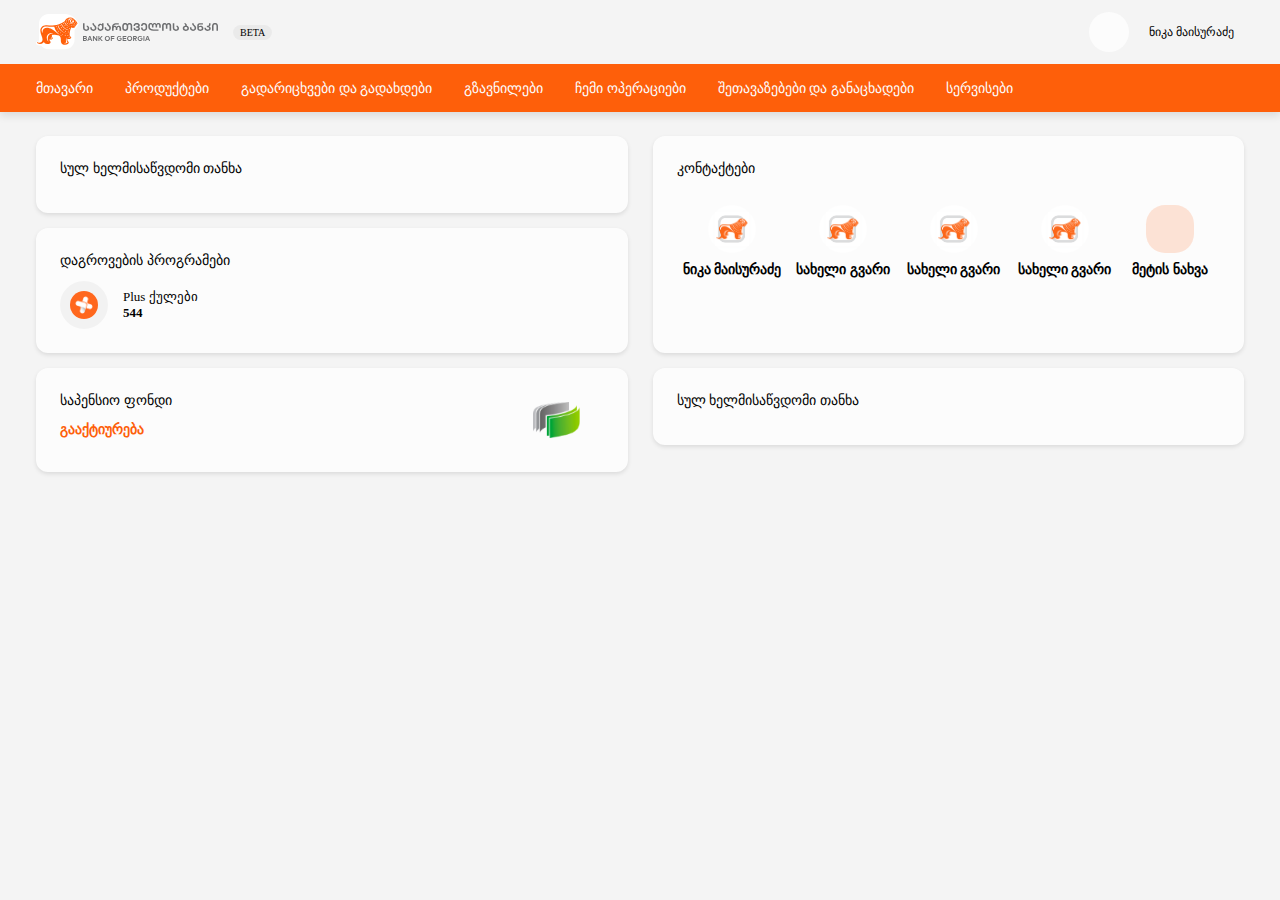
==== index.html @ d4f6530b "fully responsive cleanup, fixed contacts" ====
<html lang="en">
<head>
    <meta charset="UTF-8">
    <meta http-equiv="X-UA-Compatible" content="IE=edge">
    <meta name="viewport" content="width=device-width, initial-scale=1.0">
    <title>iBank</title>
    <link rel="stylesheet" href="styles.css">
    <link rel="stylesheet" href="https://cdnjs.cloudflare.com/ajax/libs/font-awesome/5.15.3/css/all.min.css" integrity="sha512-iBBXm8fW90+nuLcSKlbmrPcLa0OT92xO1BIsZ+ywDWZCvqsWgccV3gFoRBv0z+8dLJgyAHIhR35VZc2oM/gI1w==" crossorigin="anonymous" />
</head>
<body>
     <header>
        <div class="menu-bar">
            <div class="container">
                <div class="logo-wrapper">
                    <img src="Assets/large.svg" alt="">
                    <div class="website-version">BETA</div>
                </div>
                <div class="options-wrapper">
                    <i class="fas fa-moon icon-center"></i>
                    <i class="far fa-user icon-center"></i>
                    <div class="user-name">ნიკა მაისურაძე</div>
                    <i class="fas fa-chevron-down"></i>
                </div>
            </div>
        </div>
        <nav class="nav-bar container">
            <a href="#">მთავარი</a>
            <a href="#">პროდუქტები</a>
            <a href="#">გადარიცხვები და გადახდები</a>
            <a href="#">გზავნილები</a>
            <a href="#">ჩემი ოპერაციები</a>
            <a href="#">შეთავაზებები და განაცხადები</a>
            <a href="#">სერვისები</a>
        </nav>
    </header>

    <main class="container">
        <!-- left column -->
        <div class="main-column">
            <section class="section-card">
                <h3 class="section-name">სულ ხელმისაწვდომი თანხა</h3>
                <div class="section-content">

                </div>
            </section>
            <section class="section-card points">
                <h3 class="section-name">დაგროვების პროგრამები</h3>
                <div class="section-content">
                    <div class="points-wrapper">
                        <img class="profile-image" src="Assets/plus.png" alt="">
                        <div class="points-info">
                            <div class="points-header">Plus ქულები</div>
                            <div class="points-value">544</div>
                        </div>
                    </div>
                </div>
            </section>

            <section class="section-card pension">
                <h3 class="section-name">საპენსიო ფონდი</h3>
                <div class="section-content">
                    <a href="#">გააქტიურება</a>
                    <img class="pension-image" src="Assets/pension-agency-logo.png" alt="">
                </div>
            </section>
        </div>
        <!-- right column -->
        <div class="main-column">

            <section class="section-card contacts">
                <h3 class="section-name">კონტაქტები</h3>
                <div class="section-content">

                    <div class="profiles-section">
                        <div class="profile-item">
                            <img class="profile-image" src="Assets/BOG.png" alt="">
                            <div class="profile-name">ნიკა მაისურაძე</div>
                        </div>
                        <div class="profile-item">
                            <img class="profile-image" src="Assets/BOG.png" alt="">
                            <div class="profile-name">სახელი გვარი</div>
                        </div>
                        <div class="profile-item">
                            <img class="profile-image" src="Assets/BOG.png" alt="">
                            <div class="profile-name">სახელი გვარი</div>
                        </div>
                        <div class="profile-item">
                            <img class="profile-image" src="Assets/BOG.png" alt="">
                            <div class="profile-name">სახელი გვარი</div>
                        </div>
                    </div>

                    <div class="profile-item see-more">
                        <i class="fas fa-ellipsis-h icon-center profile-image"></i>
                        <div class="profile-name">მეტის ნახვა</div>
                    </div>

                </div>
            </section>

            <section class="section-card payment-bookmarks">
                <h3 class="section-name">სულ ხელმისაწვდომი თანხა</h3>
                <div class="section-content">

                </div>
            </section>
        </div>
    </main>
</body>
</html>
---- styles.css ----
@font-face {
    font-family: 'BOG';
    src: url('https://webstatic.bog.ge/fonts/BOG/BOG-UltraBold.eot');
    src: url('https://webstatic.bog.ge/fonts/BOG/BOG-UltraBold.eot?#iefix') format('embedded-opentype'),
    url('https://webstatic.bog.ge/fonts/BOG/BOG-UltraBold.woff2') format('woff2'),
    url('https://webstatic.bog.ge/fonts/BOG/BOG-UltraBold.woff') format('woff'),
    url('https://webstatic.bog.ge/fonts/BOG/BOG-UltraBold.ttf') format('truetype'),
    url('https://webstatic.bog.ge/fonts/BOG/BOG-UltraBold.svg#BOG-UltraBold') format('svg');
    font-weight: 400;
    font-style: normal;
    font-display: swap;
}
@font-face {
    font-family: 'BOG Headline';
    src: url('https://webstatic.bog.ge/fonts/BOG/BOG-Headline-Medium.eot');
    src: url('https://webstatic.bog.ge/fonts/BOG/BOG-Headline-Medium.eot?#iefix') format('embedded-opentype'),
    url('https://webstatic.bog.ge/fonts/BOG/BOG-Headline-Medium.woff2') format('woff2'),
    url('https://webstatic.bog.ge/fonts/BOG/BOG-Headline-Medium.woff') format('woff'),
    url('https://webstatic.bog.ge/fonts/BOG/BOG-Headline-Medium.ttf') format('truetype'),
    url('https://webstatic.bog.ge/fonts/BOG/BOG-Headline-Medium.svg#BOG-Headline-Medium') format('svg');
    font-weight: 500;
    font-style: normal;
    font-display: swap;
}
@font-face {
    font-family: 'MarkGEO';
    src: url('https://webstatic.bog.ge/fonts/markgeo/MarkGEO-Light/MarkGEO-Light.eot');
    src: url('https://webstatic.bog.ge/fonts/markgeo/MarkGEO-Light/MarkGEO-Light.woff2') format('woff2'),
    url('https://webstatic.bog.ge/fonts/markgeo/MarkGEO-Light/MarkGEO-Light.woff') format('woff'),
    url('https://webstatic.bog.ge/fonts/markgeo/MarkGEO-Light/MarkGEO-Light.ttf') format('truetype'),
    url('https://webstatic.bog.ge/fonts/markgeo/MarkGEO-Light/MarkGEO-Light.svg#MarkGEO-Light') format('svg'),
    url('https://webstatic.bog.ge/fonts/markgeo/MarkGEO-Light/MarkGEO-Light.eot?#iefix') format('embedded-opentype');
    font-weight: 300;
    font-style: normal;
    font-display: swap;
}
*{
    box-sizing: border-box;
    margin: 0;
    padding: 0;
}
body{
    margin: 0;
    background-color: #f4f4f4;
}
.container{
    padding: 0px 36px;
}
header{
    margin-bottom: 24px;
    box-shadow: rgba(0,0,0,0.1) 0px 4px 8px 0px;
}
main{
    display: flex;
    gap: 25px;
}
/* ============================================================ menu bar */

/* .menu-bar .container{
    width: 100%;
    height: 64px;
} */
.website-version{
    font-family: 'MarkGEO';
    font-size: 10px;
    border-radius: 10px;
    background-color: rgba(0,0,0,0.04);

    margin-left: 15px;
    padding: 2px 7px;
}

.options-wrapper .fa-moon{
    height: 32px;
    width: 32px;
    margin-right: 40px;

    border-radius: 50%;
    font-size: 12px;

    transition: background 0.5s;
}   

.options-wrapper .user-name{
    font-family: 'MarkGEO';
    margin-right: 10px;
    font-size: 12px;
}
.options-wrapper .fa-user{
    width: 40px;
    height: 40px;
    margin-right: 20px;

    background-color: #fcfcfc;
    border-radius: 50%;
    font-size:20px;

}
.options-wrapper .fa-moon:hover{
    background-color: rgba(0,0,0,0.04);
}
.logo-wrapper{
    display: flex;
    align-items: center;
}
.logo-wrapper img{
    object-fit: cover;
    height: 36px;
    object-position: 0;
}
.options-wrapper{
    display: flex;
    align-items: center;
}


/* ============================================================ nav bar */
.nav-bar{
    height: 48px;
    background-color: #fe5f0a;
    display: flex;
    flex-wrap: wrap;
    overflow: hidden;
}
.nav-bar a{
    font-family: 'MarkGEO';
    display: flex;
    align-items: center;
    height: 48px;
    
    white-space: nowrap; 
    font-size: 14px;
    text-decoration: none;
    color: #fcfcfc;
    margin-right: 32px;
}
.nav-bar a:hover{
    font-weight: bold;
}
.nav-bar .container {
    display: flex;
}


/*============================================================ container settings */ 
.menu-bar .container{
    height: 64px;
    width: 100%;
    display: flex;
    align-items: center;
    justify-content: space-between;
}

.main-column{
    width: 50%;
}

/*============================================================ section settings */
.section-card{
    padding:24px;
    margin-bottom: 15px;
    border-radius: 12px;
    background-color: #fcfcfc;
    box-shadow: rgba(0,0,0,0.1) 0px 2px 4px 0px;
}
.section-content{
    display: flex;
    padding-top: 12px;
}
h3{
    font-family: 'BOG Headline';
    font-size: 14px;
    font-weight: normal;
}
/* 
.section-name{
    font-family: 'BOG Headline';
    font-weight: normal;
    font-size: 14px;
}  */

/* ============================================================ contacts */
.profiles-section{
    display: flex;
    height: 140px;
    flex-wrap: wrap;
    flex-grow: 1;
    overflow: hidden;
}
.profile-item{
    display: flex;
    flex-direction: column;
    align-items: center;
    justify-content: flex-start;
    flex-grow: 1;
    flex-shrink: 0;

    height: 140px;
    padding: 16px 2px;
    width: 100px;

    border-radius: 12px;
    transition: background 0.5s;
}
.see-more{
    flex-grow: 0;
}
.profile-item:hover{
    background-color: rgba(0,0,0,0.04);
}

.profile-name{
    margin-top: 6px;
    text-align: center;
    font-family: 'MarkGeo';
    font-size: 14px;
    font-weight: 600;
    line-height: 1.5;
}
.profile-image{
    width: 48px;
    height: 48px;
    border-radius: 50%;
}
.icon-center{
    display: flex !important;
    align-items: center;
    justify-content: center;
}
.contacts .fa-ellipsis-h{
    background-color: rgba(255, 96, 10, 0.16);
    color: rgba(255, 96, 10);
    border-radius: 40%;
}
/* ============================================================ gathering programs */
.points-wrapper{
    display: flex;
    align-items: center;
    font-family: 'MarkGEO';
    font-size: 13px;

}
.points-info{
    margin-left: 15px;
}
.points-value{
    font-weight: bold;
}
.points .profile-image{
    border: solid 10px rgba(0,0,0,0.04);
    border-radius: 50%;
}

/* ============================================================ pension */
.pension .section-content{
    align-items: flex-end;
    justify-content: space-between;
    padding-top: 0px;
    margin-top: -17px;
}
.pension a{
    text-decoration: none;
    color: #fe5f0a;
    font-family: 'MarkGEO';
    font-weight: bold;
    font-size: 14px;
    padding: 10px 0px;
}
.pension-image{
    width: 56px;
    height: 56px;
    margin-right: 20px;
}


@media (max-width: 1024px) {
    main{
        flex-wrap: wrap;
        justify-content: center;
    }
    .main-column{
        width: 600px;
    }
    .container{
        padding: 0px 28px;
    }
}
@media (max-width: 600px) {
    .container{
        padding: 0px
    }
    .nav-bar{
        display: none;
    }
    .logo-wrapper img{
        width: 45px;
        margin-left: 30px;
    }
    .options-wrapper{
        display: none;
    }
}
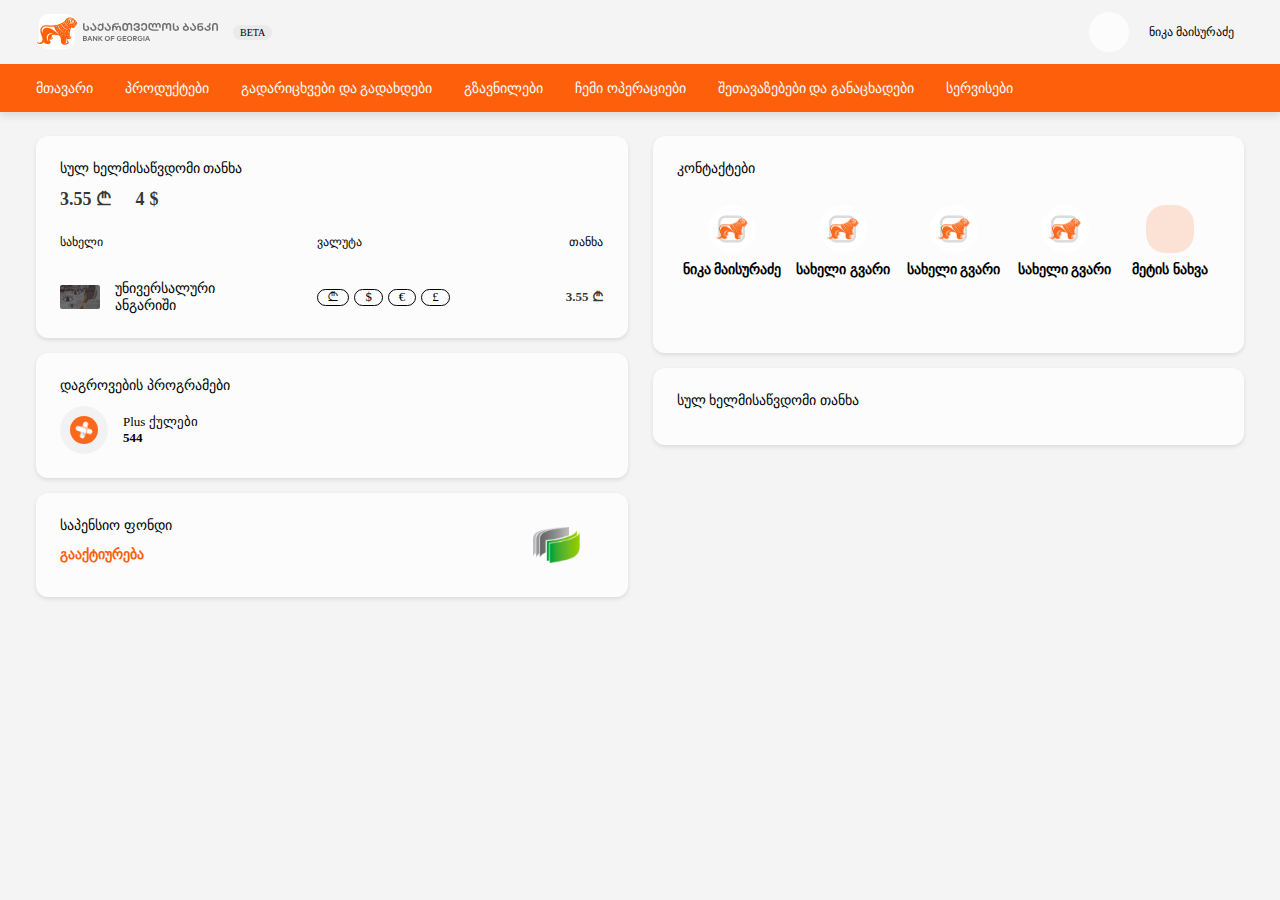
==== commit 1be5970d: "added responsive plastic card section built with GRID" ====
--- a/index.html
+++ b/index.html
@@ -37,10 +37,61 @@
     <main class="container">
         <!-- left column -->
         <div class="main-column">
-            <section class="section-card">
+            <section class="section-card plastic-card">
                 <h3 class="section-name">სულ ხელმისაწვდომი თანხა</h3>
                 <div class="section-content">
+                    <div class="current-balance">
+                        <div class="money-unit">
+                            <div class="money-amount">3.55</div>
+                            <div class="money-currency">₾</div>
+                        </div>
+                        <div class="money-unit">
+                            <div class="money-amount">4</div>
+                            <div class="money-currency">$</div>
+                        </div>
+                    </div>
+                    <div class="plastic-card-info">
+                        <div class="col-name">სახელი</div>
+                        <div class="col-name column-2">ვალუტა</div>
+                        <div class="col-name column-3">თანხა</div>
 
+                        <div class="plastic-card-wrapper">
+                            <img src="Assets/4.png" alt="">
+                            <div>უნივერსალური ანგარიში</div>
+                        </div>
+
+                        <div class="currency-wrapper column-2">
+                            <div>₾</div>
+                            <div>$</div>
+                            <div>€</div>
+                            <div>£</div>
+                        </div>
+
+                        <div class="money-unit column-3">
+                            <div class="money-amount">3.55</div>
+                            <div class="money-currency">₾</div>
+                        </div>
+
+                        <!-- <div class="plastic-card-wrapper">
+                            <img src="Assets/4.png" alt="">
+                            <div>უნივერსალური ანგარიში</div>
+                        </div>
+
+                        <div class="currency-wrapper column-2">
+                            <div>₾</div>
+                            <div>$</div>
+                            <div>€</div>
+                            <div>£</div>
+                        </div>
+
+                        <div class="money-unit column-3">
+                            <div class="money-amount">3.55</div>
+                            <div class="money-currency">₾</div>
+                        </div> -->
+
+                        
+                    </div>
+                    
                 </div>
             </section>
             <section class="section-card points">
--- a/styles.css
+++ b/styles.css
@@ -1,15 +1,3 @@
-@font-face {
-    font-family: 'BOG';
-    src: url('https://webstatic.bog.ge/fonts/BOG/BOG-UltraBold.eot');
-    src: url('https://webstatic.bog.ge/fonts/BOG/BOG-UltraBold.eot?#iefix') format('embedded-opentype'),
-    url('https://webstatic.bog.ge/fonts/BOG/BOG-UltraBold.woff2') format('woff2'),
-    url('https://webstatic.bog.ge/fonts/BOG/BOG-UltraBold.woff') format('woff'),
-    url('https://webstatic.bog.ge/fonts/BOG/BOG-UltraBold.ttf') format('truetype'),
-    url('https://webstatic.bog.ge/fonts/BOG/BOG-UltraBold.svg#BOG-UltraBold') format('svg');
-    font-weight: 400;
-    font-style: normal;
-    font-display: swap;
-}
 @font-face {
     font-family: 'BOG Headline';
     src: url('https://webstatic.bog.ge/fonts/BOG/BOG-Headline-Medium.eot');
@@ -23,6 +11,30 @@
     font-display: swap;
 }
 @font-face {
+    font-family: 'BOG';
+    src: url('https://webstatic.bog.ge/fonts/BOG/BOG-Regular.eot');
+    src: url('https://webstatic.bog.ge/fonts/BOG/BOG-Regular.eot?#iefix') format('embedded-opentype'),
+    url('https://webstatic.bog.ge/fonts/BOG/BOG-Regular.woff2') format('woff2'),
+    url('https://webstatic.bog.ge/fonts/BOG/BOG-Regular.woff') format('woff'),
+    url('https://webstatic.bog.ge/fonts/BOG/BOG-Regular.ttf') format('truetype'),
+    url('https://webstatic.bog.ge/fonts/BOG/BOG-Regular.svg#BOG-Regular') format('svg');
+    font-weight: normal;
+    font-style: normal;
+    font-display: swap;
+}
+@font-face {
+    font-family: 'BOG';
+    src: url('https://webstatic.bog.ge/fonts/BOG/BOG-Bold.eot');
+    src: url('https://webstatic.bog.ge/fonts/BOG/BOG-Bold.eot?#iefix') format('embedded-opentype'),
+    url('https://webstatic.bog.ge/fonts/BOG/BOG-Bold.woff2') format('woff2'),
+    url('https://webstatic.bog.ge/fonts/BOG/BOG-Bold.woff') format('woff'),
+    url('https://webstatic.bog.ge/fonts/BOG/BOG-Bold.ttf') format('truetype'),
+    url('https://webstatic.bog.ge/fonts/BOG/BOG-Bold.svg#BOG-Bold') format('svg');
+    font-weight: bold;
+    font-style: normal;
+    font-display: swap;
+}
+@font-face {
     font-family: 'MarkGEO';
     src: url('https://webstatic.bog.ge/fonts/markgeo/MarkGEO-Light/MarkGEO-Light.eot');
     src: url('https://webstatic.bog.ge/fonts/markgeo/MarkGEO-Light/MarkGEO-Light.woff2') format('woff2'),
@@ -30,10 +42,35 @@
     url('https://webstatic.bog.ge/fonts/markgeo/MarkGEO-Light/MarkGEO-Light.ttf') format('truetype'),
     url('https://webstatic.bog.ge/fonts/markgeo/MarkGEO-Light/MarkGEO-Light.svg#MarkGEO-Light') format('svg'),
     url('https://webstatic.bog.ge/fonts/markgeo/MarkGEO-Light/MarkGEO-Light.eot?#iefix') format('embedded-opentype');
-    font-weight: 300;
-    font-style: normal;
-    font-display: swap;
-}
+    font-weight: normal;
+    font-style: normal;
+    font-display: swap;
+}
+@font-face {
+    font-family: 'MarkGEO';
+    src: url('https://webstatic.bog.ge/fonts/markgeo/MarkGEO-SemiBold/MarkGEO-SemiBold.eot');
+    src: url('https://webstatic.bog.ge/fonts/markgeo/MarkGEO-SemiBold/MarkGEO-SemiBold.woff2') format('woff2'),
+    url('https://webstatic.bog.ge/fonts/markgeo/MarkGEO-SemiBold/MarkGEO-SemiBold.woff') format('woff'),
+    url('https://webstatic.bog.ge/fonts/markgeo/MarkGEO-SemiBold/MarkGEO-SemiBold.ttf') format('truetype'),
+    url('https://webstatic.bog.ge/fonts/markgeo/MarkGEO-SemiBold/MarkGEO-SemiBold.svg#MarkGEO-SemiBold') format('svg'),
+    url('https://webstatic.bog.ge/fonts/markgeo/MarkGEO-SemiBold/MarkGEO-SemiBold.eot?#iefix') format('embedded-opentype');
+    font-weight: 600;
+    font-style: normal;
+    font-display: swap;
+}
+@font-face {
+    font-family: 'MarkGEO';
+    src: url('https://webstatic.bog.ge/fonts/markgeo/MarkGEO-Bold/MarkGEO-Bold.eot');
+    src: url('https://webstatic.bog.ge/fonts/markgeo/MarkGEO-Bold/MarkGEO-Bold.woff2') format('woff2'),
+    url('https://webstatic.bog.ge/fonts/markgeo/MarkGEO-Bold/MarkGEO-Bold.woff') format('woff'),
+    url('https://webstatic.bog.ge/fonts/markgeo/MarkGEO-Bold/MarkGEO-Bold.ttf') format('truetype'),
+    url('https://webstatic.bog.ge/fonts/markgeo/MarkGEO-Bold/MarkGEO-Bold.svg#MarkGEO-Bold') format('svg'),
+    url('https://webstatic.bog.ge/fonts/markgeo/MarkGEO-Bold/MarkGEO-Bold.eot?#iefix') format('embedded-opentype');
+    font-weight: bold;
+    font-style: normal;
+    font-display: swap;
+}
+
 *{
     box-sizing: border-box;
     margin: 0;
@@ -272,7 +309,72 @@
     margin-right: 20px;
 }
 
-
+/* ============================================================ plastic card */
+.plastic-card .section-content{
+    flex-direction: column;
+}
+.current-balance, .money-unit{
+    display:flex;
+}
+.money-unit{
+    font-family: 'BOG';
+    font-weight: bold;
+    color: rgba(0,0,0,0.8);
+    font-size: 18px;
+
+    margin-right: 25px;
+}
+.money-amount{
+    margin-right: 5px;
+}
+
+.plastic-card-info{
+    margin-top: 25px;
+    display: grid;
+    grid-template-columns: 2fr 2fr 1fr;
+    row-gap: 30px;
+}
+
+.plastic-card-wrapper, .currency-wrapper, .money-unit{
+    display: flex;
+    align-items: center;
+}
+.col-name{
+    font-family: 'BOG Headline';
+    font-size: 12px;
+}
+.plastic-card-wrapper{
+    font-family: 'BOG';
+    font-size: 14px;
+}
+.plastic-card-wrapper img{
+    border-radius: 2px;
+    margin-right: 15px;
+}
+
+.currency-wrapper div{
+    font-family: 'BOG';
+    font-size: 0.8em;
+
+    padding: 0px 10px;
+    margin-right: 5px;
+
+    border-radius: 10px;
+    border: solid black 1px;
+}
+
+.column-3{
+    justify-self: end;
+}
+.plastic-card-info .money-unit{
+    margin-right: 0px;
+    font-size: 13px;
+}
+
+.column-2{
+    padding-left: 40px;
+}
+/* ============================================================ media queries */
 @media (max-width: 1024px) {
     main{
         flex-wrap: wrap;
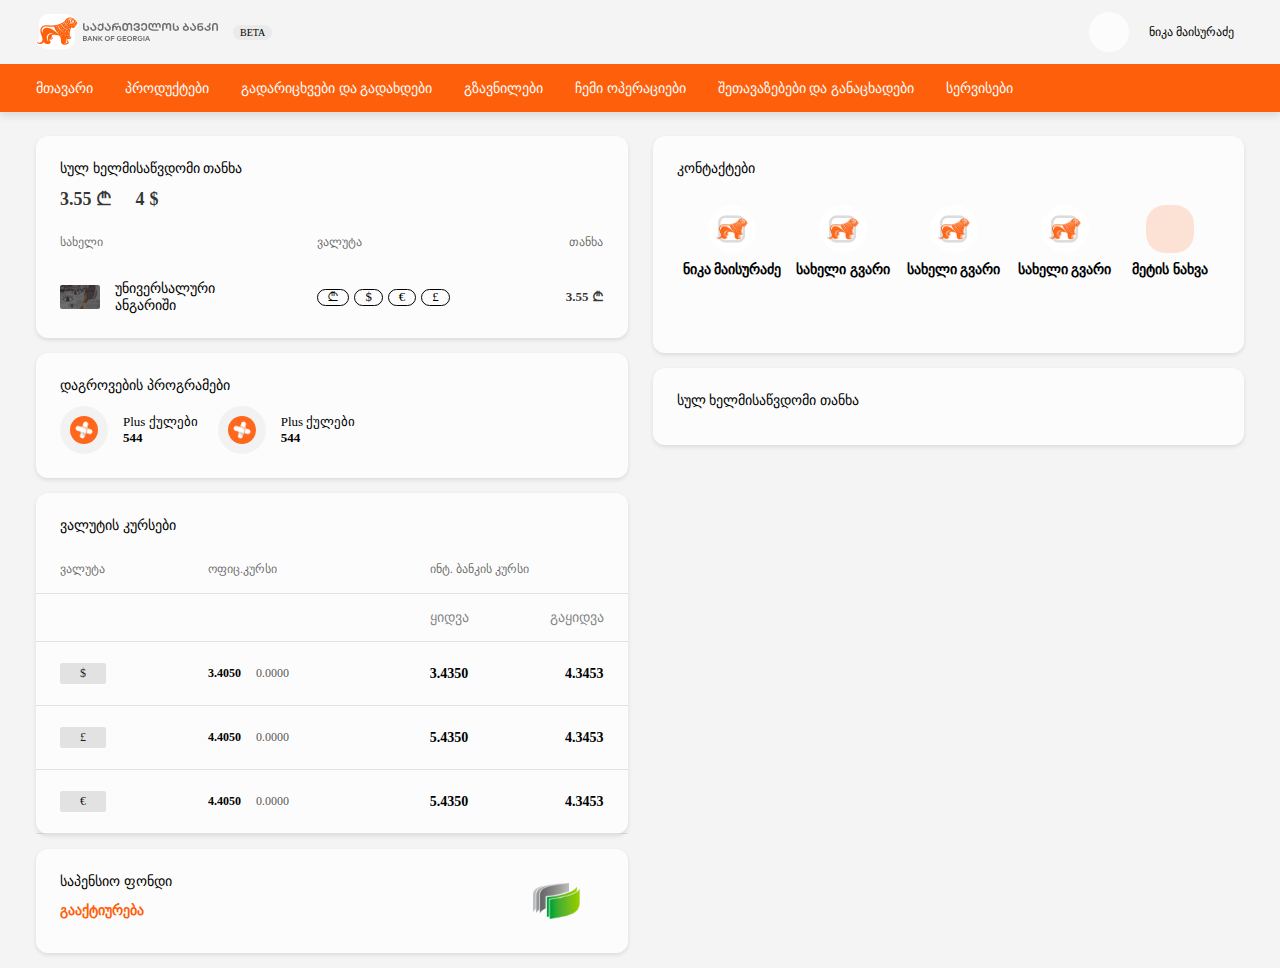
==== commit a92d75b0: "added refined currency section made by grid" ====
--- a/index.html
+++ b/index.html
@@ -104,6 +104,52 @@
                             <div class="points-value">544</div>
                         </div>
                     </div>
+                    <div class="points-wrapper">
+                        <img class="profile-image" src="Assets/plus.png" alt="">
+                        <div class="points-info">
+                            <div class="points-header">Plus ქულები</div>
+                            <div class="points-value">544</div>
+                        </div>
+                    </div>
+                </div>
+            </section>
+
+            <section class="section-card currency">
+                <h3 class="section-name">ვალუტის კურსები</h3>
+                <div class="section-content">
+
+                    <div class="col-currency col-name">ვალუტა</div>
+                    <div class="col-officialCurrency col-name">ოფიც.კურსი</div>
+                    <div class="col-ibankCurrency col-name">ინტ. ბანკის კურსი</div>
+
+                    <div class="col-empty"></div>
+                    <div class="col-buyPrice grid-text">ყიდვა</div>
+                    <div class="col-sellPrice grid-text">გაყიდვა</div>
+
+                        <div class="col-currency grid-text"><div>$</div></div>
+                        <div class="col-officialCurrency">
+                            <div class="grid-text-bold">3.4050</div>
+                            <div class="grid-text">0.0000</div>
+                        </div>
+                        <div class="col-buyPrice grid-text-bold">3.4350</div>
+                        <div class="col-sellPrice grid-text-bold">4.3453</div>
+
+                        <div class="col-currency grid-text"><div>£</div></div>
+                        <div class="col-officialCurrency">
+                            <div class="grid-text-bold">4.4050</div>
+                            <div class="grid-text">0.0000</div>
+                        </div>
+                        <div class="col-buyPrice grid-text-bold">5.4350</div>
+                        <div class="col-sellPrice grid-text-bold">4.3453</div>
+                    
+                        <div class="col-currency grid-text"><div>€</div></div>
+                        <div class="col-officialCurrency">
+                            <div class="grid-text-bold">4.4050</div>
+                            <div class="grid-text">0.0000</div>
+                        </div>
+                        <div class="col-buyPrice grid-text-bold">5.4350</div>
+                        <div class="col-sellPrice grid-text-bold">4.3453</div>
+
                 </div>
             </section>
 
--- a/styles.css
+++ b/styles.css
@@ -275,6 +275,7 @@
     align-items: center;
     font-family: 'MarkGEO';
     font-size: 13px;
+    margin-right: 20px;
 
 }
 .points-info{
@@ -342,6 +343,7 @@
 .col-name{
     font-family: 'BOG Headline';
     font-size: 12px;
+    color: rgba(0,0,0,0.6);
 }
 .plastic-card-wrapper{
     font-family: 'BOG';
@@ -374,6 +376,79 @@
 .column-2{
     padding-left: 40px;
 }
+/* ============================================================ currency */
+.currency .section-content{
+    margin: 0px -24px -24px -24px;
+    display: grid;
+    /* grid-template-columns: 1fr 2fr 1fr 1fr; */
+    grid-template-columns: repeat(16, 1fr);
+    grid-template-rows: 48px 48px 64px 64px 64px;
+}
+
+.currency .section-content div{
+    display: flex;
+    align-items: center;
+}
+
+/* all divs containing class starting with 'col' */
+.currency .section-content div[class^="col"]{
+    padding: 0px 24px;
+    border-bottom: 1px solid rgba(0,0,0,0.1);
+}
+
+.grid-text{
+    font-family: 'BOG';
+    font-size: 12px;
+    color: rgba(0,0,0,0.5);
+}
+.grid-text-bold{
+    font-family: 'BOG';
+    font-size: 12px;
+    font-weight: bold;
+    color: rgba(0,0,0,1);
+}
+.col-currency {
+    grid-column: 1 / span 4;
+}
+.col-officialCurrency{
+    grid-column: 5 / span 6;
+}
+.col-ibankCurrency{
+    grid-column: 11 / span 6;
+    /* justify-content: center; */
+}
+
+.col-empty{
+    grid-column: 1 / 11;
+}
+.col-buyPrice{
+    grid-column: 11 / span 3;
+}
+.col-sellPrice{
+    grid-column: 14 / span 3;
+    justify-content: flex-end;
+}
+
+/* all columnts of col-currency expect NAME columns */
+.col-currency:not(.col-name) div{
+    background-color: rgba(0,0,0,0.1);
+    color: rgba(0,0,0,0.9);
+    padding: 3px 20px;
+    border-radius: 2px;
+}
+
+.col-officialCurrency :first-child{
+    margin-right: 15px;
+}
+.col-officialCurrency :last-child{
+    color: rgba(0,0,0,0.7);
+}
+
+.col-buyPrice, .col-sellPrice{
+    font-size: 14px;
+}
+
+
 /* ============================================================ media queries */
 @media (max-width: 1024px) {
     main{
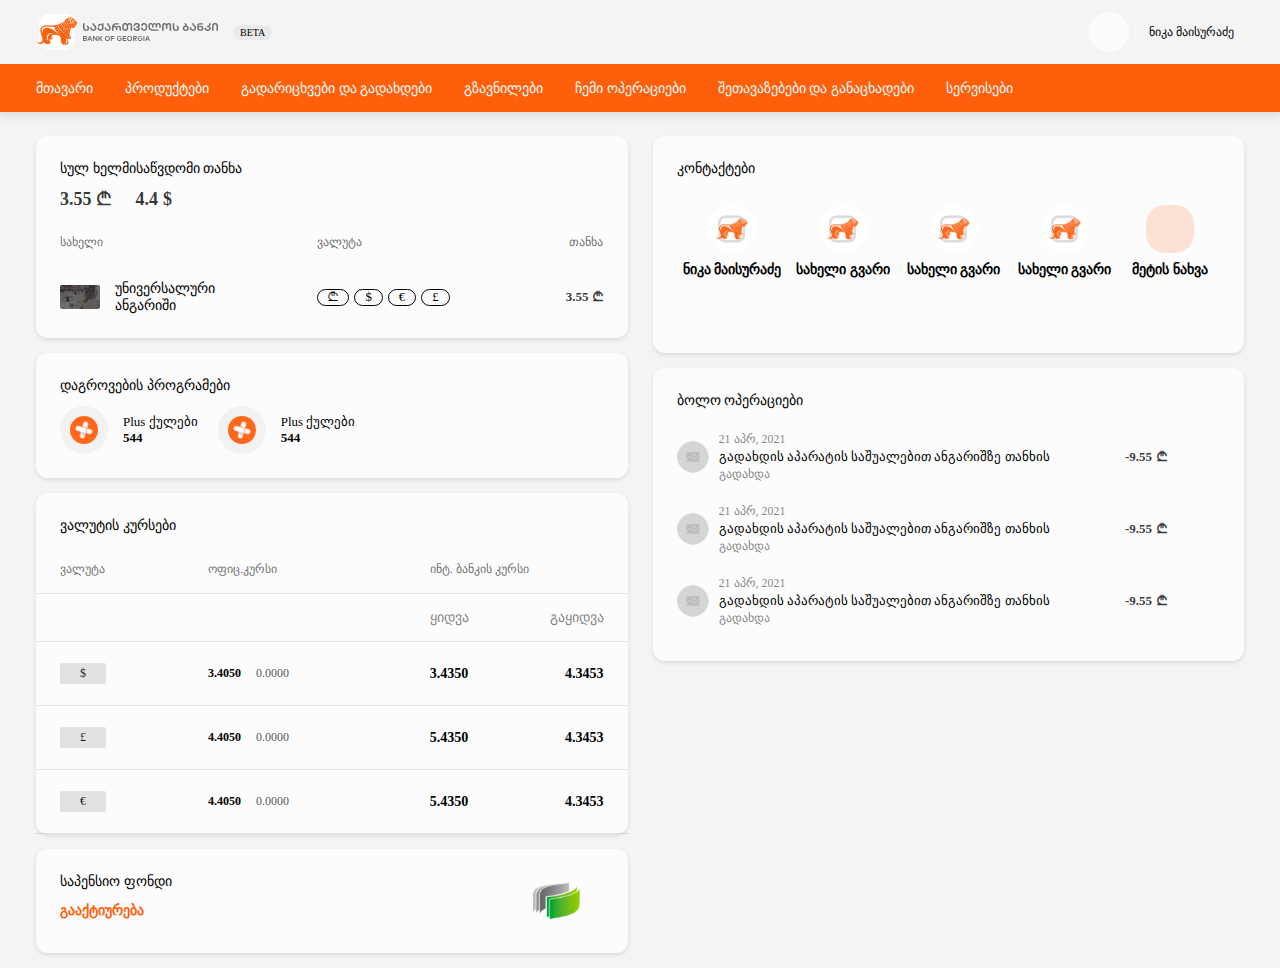
==== commit ab0baa5e: "added last-operations section, not yet responsive, generalized some components" ====
--- a/index.html
+++ b/index.html
@@ -16,7 +16,7 @@
                     <div class="website-version">BETA</div>
                 </div>
                 <div class="options-wrapper">
-                    <i class="fas fa-moon icon-center"></i>
+                    <i class="fas fa-moon icon-border icon-center"></i>
                     <i class="far fa-user icon-center"></i>
                     <div class="user-name">ნიკა მაისურაძე</div>
                     <i class="fas fa-chevron-down"></i>
@@ -46,7 +46,7 @@
                             <div class="money-currency">₾</div>
                         </div>
                         <div class="money-unit">
-                            <div class="money-amount">4</div>
+                            <div class="money-amount">4.4</div>
                             <div class="money-currency">$</div>
                         </div>
                     </div>
@@ -195,12 +195,60 @@
                 </div>
             </section>
 
-            <section class="section-card payment-bookmarks">
+
+            <section class="section-card last-operations">
+                <h3 class="section-name">ბოლო ოპერაციები</h3>
+                <div class="section-content">
+
+                    <div class="operation-records">
+                        <img class="operation-image" src="Assets/no-image-large.png"></img>
+                        <div class="operation-data-wrapper">
+                            <div class="operation-data grid-text">21 აპრ, 2021</div>
+                            <div class="operation-location">გადახდის აპარატის საშუალებით ანგარიშზე თანხის</div>
+                            <div class="operation-type grid-text">გადახდა</div >
+                        </div>
+                        <div class="money-unit">
+                            <div class="money-amount">-9.55</div>
+                            <div class="money-currency">₾</div>
+                        </div>
+                        <i class="fas fa-ellipsis-v icon-border icon-center"></i>
+                    </div>
+
+                    <div class="operation-records">
+                        <img class="operation-image" src="Assets/no-image-large.png"></img>
+                        <div class="operation-data-wrapper">
+                            <div class="operation-data grid-text">21 აპრ, 2021</div>
+                            <div class="operation-location">გადახდის აპარატის საშუალებით ანგარიშზე თანხის</div>
+                            <div class="operation-type grid-text">გადახდა</div >
+                        </div>
+                        <div class="money-unit">
+                            <div class="money-amount">-9.55</div>
+                            <div class="money-currency">₾</div>
+                        </div>
+                        <i class="fas fa-ellipsis-v icon-border icon-center"></i>
+                    </div>
+
+                    <div class="operation-records">
+                        <img class="operation-image" src="Assets/no-image-large.png"></img>
+                        <div class="operation-data-wrapper">
+                            <div class="operation-data grid-text">21 აპრ, 2021</div>
+                            <div class="operation-location">გადახდის აპარატის საშუალებით ანგარიშზე თანხის</div>
+                            <div class="operation-type grid-text">გადახდა</div >
+                        </div>
+                        <div class="money-unit">
+                            <div class="money-amount">-9.55</div>
+                            <div class="money-currency">₾</div>
+                        </div>
+                        <i class="fas fa-ellipsis-v icon-border icon-center"></i>
+                    </div>
+                </div>
+            </section>
+            <!-- <section class="section-card empty-template">
                 <h3 class="section-name">სულ ხელმისაწვდომი თანხა</h3>
                 <div class="section-content">
 
                 </div>
-            </section>
+            </section> -->
         </div>
     </main>
 </body>
--- a/styles.css
+++ b/styles.css
@@ -106,17 +106,32 @@
     margin-left: 15px;
     padding: 2px 7px;
 }
-
-.options-wrapper .fa-moon{
+/* general component */
+.icon-border{
     height: 32px;
     width: 32px;
-    margin-right: 40px;
 
     border-radius: 50%;
     font-size: 12px;
 
     transition: background 0.5s;
-}   
+}
+.icon-border:hover{
+    background-color: rgba(0,0,0,0.04);
+}
+
+
+/* //----------------------------------- */
+
+.icon-center{
+    display: flex !important;
+    align-items: center;
+    justify-content: center;
+}
+
+.options-wrapper .icon-border{
+    margin-right: 40px;
+} 
 
 .options-wrapper .user-name{
     font-family: 'MarkGEO';
@@ -133,9 +148,7 @@
     font-size:20px;
 
 }
-.options-wrapper .fa-moon:hover{
-    background-color: rgba(0,0,0,0.04);
-}
+
 .logo-wrapper{
     display: flex;
     align-items: center;
@@ -259,11 +272,7 @@
     height: 48px;
     border-radius: 50%;
 }
-.icon-center{
-    display: flex !important;
-    align-items: center;
-    justify-content: center;
-}
+
 .contacts .fa-ellipsis-h{
     background-color: rgba(255, 96, 10, 0.16);
     color: rgba(255, 96, 10);
@@ -317,6 +326,7 @@
 .current-balance, .money-unit{
     display:flex;
 }
+/* general component */
 .money-unit{
     font-family: 'BOG';
     font-weight: bold;
@@ -328,7 +338,7 @@
 .money-amount{
     margin-right: 5px;
 }
-
+/* //----------------------------------- */
 .plastic-card-info{
     margin-top: 25px;
     display: grid;
@@ -447,7 +457,51 @@
 .col-buyPrice, .col-sellPrice{
     font-size: 14px;
 }
-
+/* ============================================================ last operations */
+.last-operations .section-content{
+    margin: 0px -24px;
+    flex-direction: column;
+}
+.operation-records{
+    height: 72px;
+    display: flex;
+    align-items: center;
+    transition: background 0.5s;
+}
+.operation-records:hover{
+    background-color: rgba(0,0,0,0.08);
+}
+.operation-image{
+    width:32px;
+    height: 32px;
+    margin-left: 24px;
+    margin-right: 10px;
+}
+
+.operation-data-wrapper{
+    display: flex;
+    flex-direction: column;
+    flex-grow: 1;
+}
+
+.last-operations .money-unit{
+    font-size: 13px;
+}
+.last-operations .fa-ellipsis-v{
+    font-size: 15px;
+    color: rgba(0,0,0,0.4);
+    margin-right: 20px;
+}
+.operation-location{
+    white-space: nowrap; 
+    font-family: 'BOG';
+    font-size: 13px;
+    margin: 2px 0px;
+    overflow: hidden;
+    text-overflow: ellipsis;
+    flex-shrink: 1;
+
+}
 
 /* ============================================================ media queries */
 @media (max-width: 1024px) {
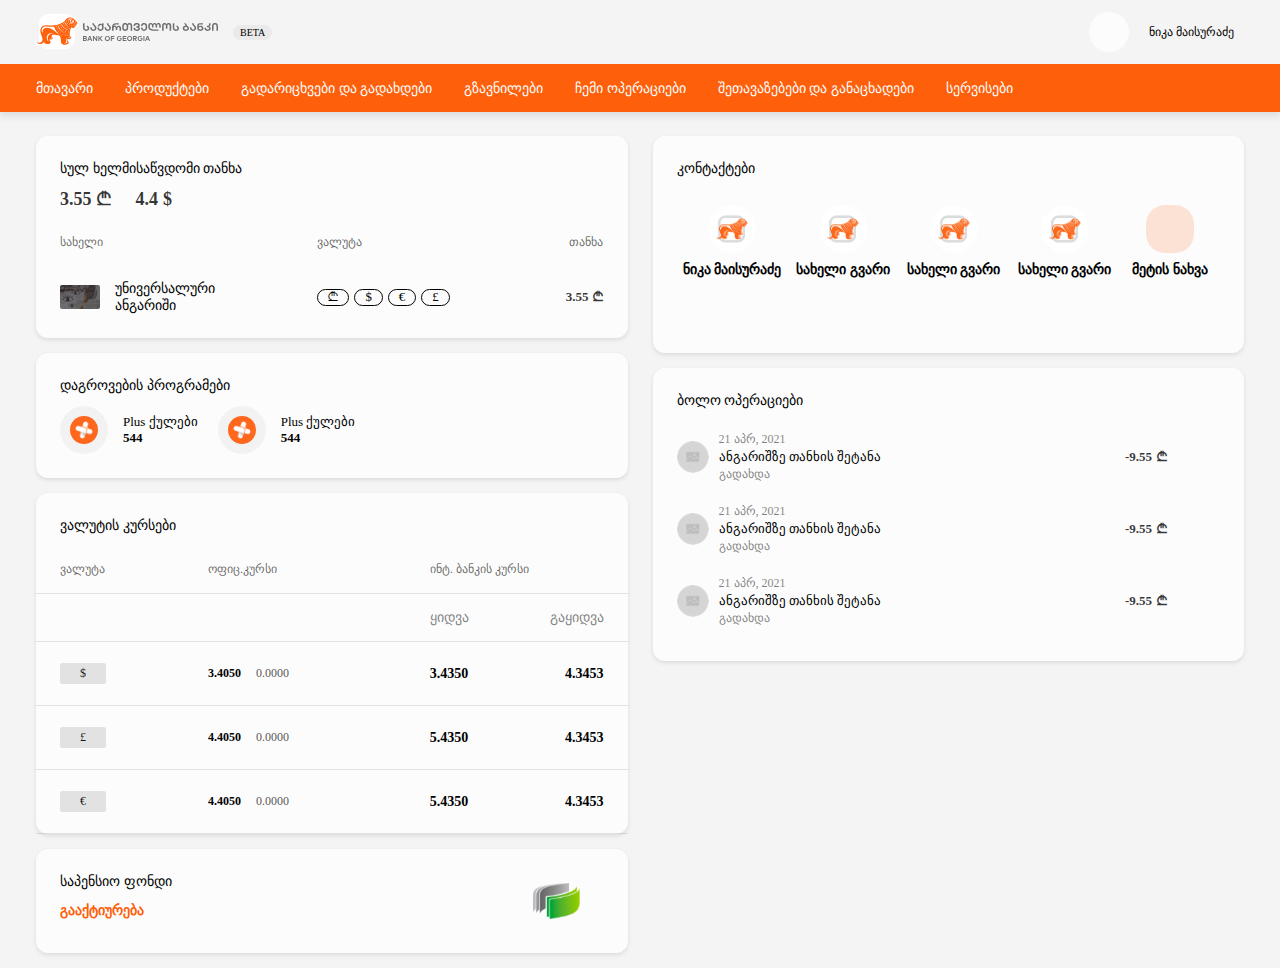
==== commit 30288804: "quick fix" ====
--- a/index.html
+++ b/index.html
@@ -204,7 +204,7 @@
                         <img class="operation-image" src="Assets/no-image-large.png"></img>
                         <div class="operation-data-wrapper">
                             <div class="operation-data grid-text">21 აპრ, 2021</div>
-                            <div class="operation-location">გადახდის აპარატის საშუალებით ანგარიშზე თანხის</div>
+                            <div class="operation-location">ანგარიშზე თანხის შეტანა</div>
                             <div class="operation-type grid-text">გადახდა</div >
                         </div>
                         <div class="money-unit">
@@ -218,7 +218,7 @@
                         <img class="operation-image" src="Assets/no-image-large.png"></img>
                         <div class="operation-data-wrapper">
                             <div class="operation-data grid-text">21 აპრ, 2021</div>
-                            <div class="operation-location">გადახდის აპარატის საშუალებით ანგარიშზე თანხის</div>
+                            <div class="operation-location">ანგარიშზე თანხის შეტანა</div>
                             <div class="operation-type grid-text">გადახდა</div >
                         </div>
                         <div class="money-unit">
@@ -232,7 +232,7 @@
                         <img class="operation-image" src="Assets/no-image-large.png"></img>
                         <div class="operation-data-wrapper">
                             <div class="operation-data grid-text">21 აპრ, 2021</div>
-                            <div class="operation-location">გადახდის აპარატის საშუალებით ანგარიშზე თანხის</div>
+                            <div class="operation-location">ანგარიშზე თანხის შეტანა</div>
                             <div class="operation-type grid-text">გადახდა</div >
                         </div>
                         <div class="money-unit">
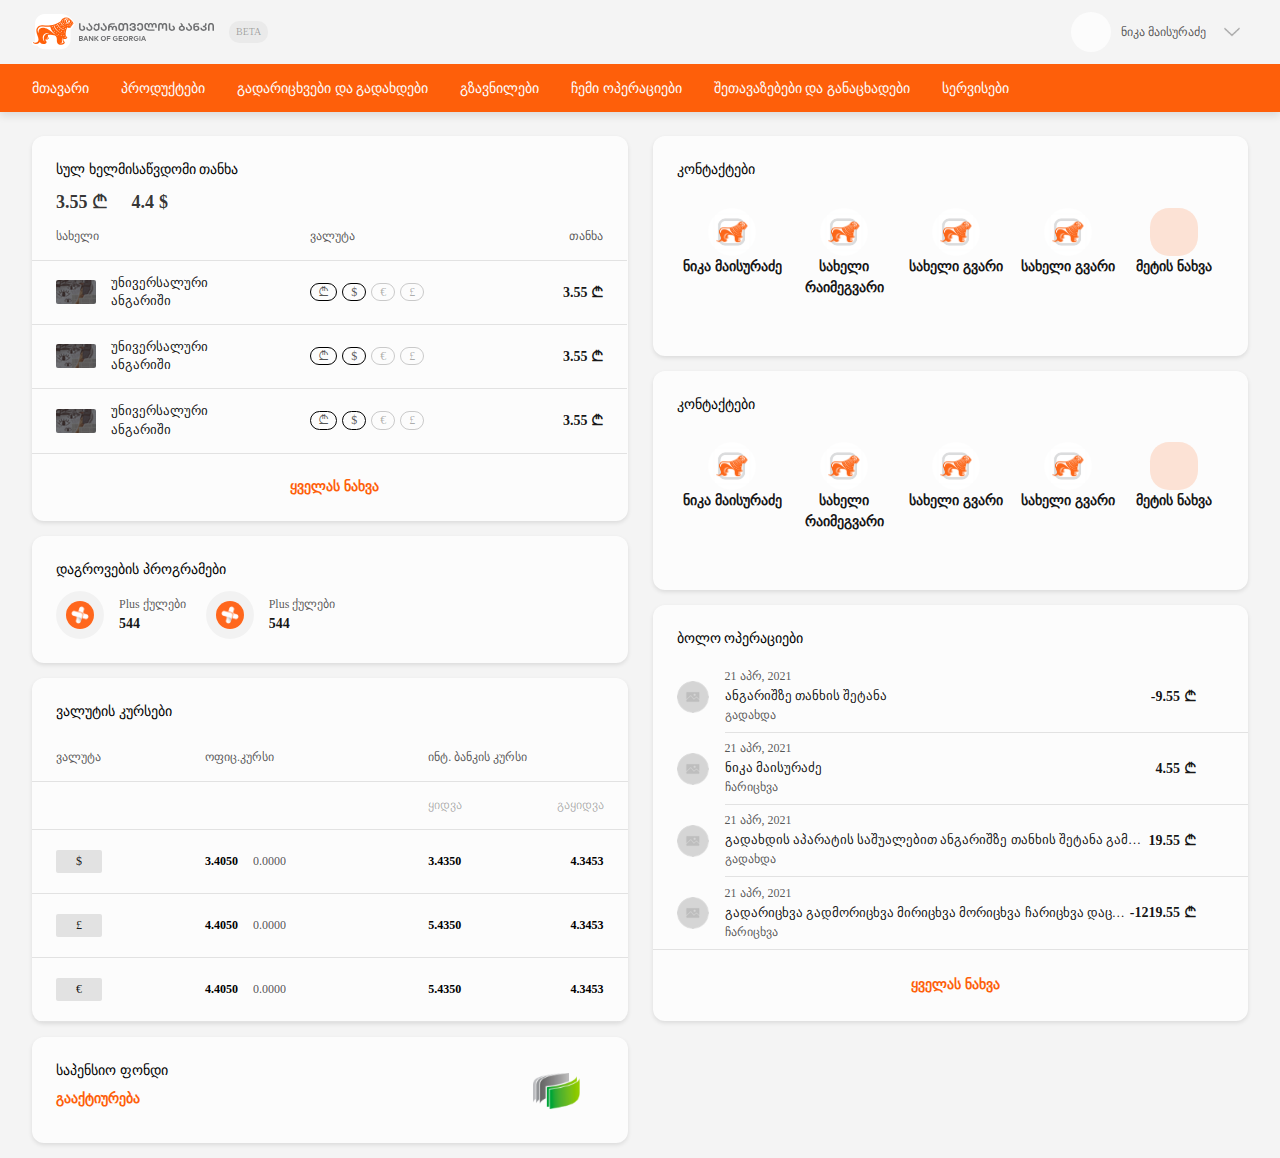
==== commit d1aa2226: "fully Currency $ LastOperations $ CardInfo section fully responsified" ====
--- a/index.html
+++ b/index.html
@@ -13,24 +13,28 @@
             <div class="container">
                 <div class="logo-wrapper">
                     <img src="Assets/large.svg" alt="">
-                    <div class="website-version">BETA</div>
+                    <div class="website-version text-normal not-available">BETA</div>
                 </div>
                 <div class="options-wrapper">
                     <i class="fas fa-moon icon-border icon-center"></i>
                     <i class="far fa-user icon-center"></i>
-                    <div class="user-name">ნიკა მაისურაძე</div>
-                    <i class="fas fa-chevron-down"></i>
+                    <div class="user-name text-small">ნიკა მაისურაძე</div>
+                    <div class="icon-border icon-center">
+                        <img src="Assets/profile-arrow.png" style="width: 16px">
+                    </div>
                 </div>
             </div>
         </div>
-        <nav class="nav-bar container">
-            <a href="#">მთავარი</a>
-            <a href="#">პროდუქტები</a>
-            <a href="#">გადარიცხვები და გადახდები</a>
-            <a href="#">გზავნილები</a>
-            <a href="#">ჩემი ოპერაციები</a>
-            <a href="#">შეთავაზებები და განაცხადები</a>
-            <a href="#">სერვისები</a>
+        <nav class="nav-bar">
+            <div class="container">
+                <a href="#">მთავარი</a>
+                <a href="#">პროდუქტები</a>
+                <a href="#">გადარიცხვები და გადახდები</a>
+                <a href="#">გზავნილები</a>
+                <a href="#">ჩემი ოპერაციები</a>
+                <a href="#">შეთავაზებები და განაცხადები</a>
+                <a href="#">სერვისები</a>
+            </div>
         </nav>
     </header>
 
@@ -41,54 +45,87 @@
                 <h3 class="section-name">სულ ხელმისაწვდომი თანხა</h3>
                 <div class="section-content">
                     <div class="current-balance">
-                        <div class="money-unit">
+                        <div class="money-unit text-normal-bold">
                             <div class="money-amount">3.55</div>
                             <div class="money-currency">₾</div>
                         </div>
-                        <div class="money-unit">
+                        <div class="money-unit text-normal-bold">
                             <div class="money-amount">4.4</div>
                             <div class="money-currency">$</div>
                         </div>
                     </div>
                     <div class="plastic-card-info">
-                        <div class="col-name">სახელი</div>
-                        <div class="col-name column-2">ვალუტა</div>
-                        <div class="col-name column-3">თანხა</div>
-
-                        <div class="plastic-card-wrapper">
-                            <img src="Assets/4.png" alt="">
-                            <div>უნივერსალური ანგარიში</div>
-                        </div>
-
-                        <div class="currency-wrapper column-2">
-                            <div>₾</div>
-                            <div>$</div>
-                            <div>€</div>
-                            <div>£</div>
-                        </div>
-
-                        <div class="money-unit column-3">
-                            <div class="money-amount">3.55</div>
-                            <div class="money-currency">₾</div>
-                        </div>
-
-                        <!-- <div class="plastic-card-wrapper">
-                            <img src="Assets/4.png" alt="">
-                            <div>უნივერსალური ანგარიში</div>
-                        </div>
-
-                        <div class="currency-wrapper column-2">
-                            <div>₾</div>
-                            <div>$</div>
-                            <div>€</div>
-                            <div>£</div>
-                        </div>
-
-                        <div class="money-unit column-3">
-                            <div class="money-amount">3.55</div>
-                            <div class="money-currency">₾</div>
-                        </div> -->
-
+                        <div class="grid-row">
+                            <div class="col-name">სახელი</div>
+                            <div class="col-name column-2">ვალუტა</div>
+                            <div class="col-name column-3">თანხა</div>
+                        </div>
+
+                        <div class="grid-row ">
+                            <div class="plastic-card-wrapper">
+                                <img src="Assets/4.png" alt="">
+                                <div class="text-normal">უნივერსალური ანგარიში</div>
+                            </div>
+
+                            <div class="currency-wrapper text-small column-2">
+                                <div>₾</div>
+                                <div>$</div>
+                                <div class="not-available">€</div>
+                                <div class="not-available">£</div>
+                            </div>
+
+                            <div class="money-unit text-normal-bold column-3">
+                                <div class="money-amount">3.55</div>
+                                <div class="money-currency">₾</div>
+                            </div>
+                        </div>
+
+                        <div class="grid-row ">
+                            <div class="plastic-card-wrapper">
+                                <img src="Assets/4.png" alt="">
+                                <div class="text-normal">უნივერსალური ანგარიში</div>
+                            </div>
+
+                            <div class="currency-wrapper text-small column-2">
+                                <div>₾</div>
+                                <div>$</div>
+                                <div class="not-available">€</div>
+                                <div class="not-available">£</div>
+                            </div>
+
+                            <div class="money-unit text-normal-bold column-3">
+                                <div class="money-amount">3.55</div>
+                                <div class="money-currency">₾</div>
+                            </div>
+                        </div>
+
+                        <div class="grid-row ">
+                            <div class="plastic-card-wrapper">
+                                <img src="Assets/4.png" alt="">
+                                <div class="text-normal">უნივერსალური ანგარიში</div>
+                            </div>
+
+                            <div class="currency-wrapper text-small column-2">
+                                <div>₾</div>
+                                <div>$</div>
+                                <div class="not-available">€</div>
+                                <div class="not-available">£</div>
+                            </div>
+
+                            <div class="money-unit text-normal-bold column-3">
+                                <div class="money-amount">3.55</div>
+                                <div class="money-currency">₾</div>
+                            </div>
+                        </div>
+
+                        <div class="grid-row">
+                            <div class="list-all">
+                                <div>
+                                    <i class="fas fa-chevron-right" style="height:10px"></i>
+                                    <div class="text-normal-bold">ყველას ნახვა</div>
+                                </div>
+                            </div>
+                        </div>
                         
                     </div>
                     
@@ -100,15 +137,15 @@
                     <div class="points-wrapper">
                         <img class="profile-image" src="Assets/plus.png" alt="">
                         <div class="points-info">
-                            <div class="points-header">Plus ქულები</div>
-                            <div class="points-value">544</div>
+                            <div class="text-small">Plus ქულები</div>
+                            <div class="text-normal-bold">544</div>
                         </div>
                     </div>
                     <div class="points-wrapper">
                         <img class="profile-image" src="Assets/plus.png" alt="">
                         <div class="points-info">
-                            <div class="points-header">Plus ქულები</div>
-                            <div class="points-value">544</div>
+                            <div class="text-small">Plus ქულები</div>
+                            <div class="text-normal-bold">544</div>
                         </div>
                     </div>
                 </div>
@@ -123,32 +160,32 @@
                     <div class="col-ibankCurrency col-name">ინტ. ბანკის კურსი</div>
 
                     <div class="col-empty"></div>
-                    <div class="col-buyPrice grid-text">ყიდვა</div>
-                    <div class="col-sellPrice grid-text">გაყიდვა</div>
-
-                        <div class="col-currency grid-text"><div>$</div></div>
+                    <div class="col-buyPrice text-small not-available">ყიდვა</div>
+                    <div class="col-sellPrice text-small not-available">გაყიდვა</div>
+
+                        <div class="col-currency text-small"><div>$</div></div>
                         <div class="col-officialCurrency">
-                            <div class="grid-text-bold">3.4050</div>
-                            <div class="grid-text">0.0000</div>
-                        </div>
-                        <div class="col-buyPrice grid-text-bold">3.4350</div>
-                        <div class="col-sellPrice grid-text-bold">4.3453</div>
-
-                        <div class="col-currency grid-text"><div>£</div></div>
+                            <div class="text-small-bold">3.4050</div>
+                            <div class="text-small">0.0000</div>
+                        </div>
+                        <div class="col-buyPrice text-small-bold">3.4350</div>
+                        <div class="col-sellPrice text-small-bold">4.3453</div>
+
+                        <div class="col-currency text-small"><div>£</div></div>
                         <div class="col-officialCurrency">
-                            <div class="grid-text-bold">4.4050</div>
-                            <div class="grid-text">0.0000</div>
-                        </div>
-                        <div class="col-buyPrice grid-text-bold">5.4350</div>
-                        <div class="col-sellPrice grid-text-bold">4.3453</div>
+                            <div class="text-small-bold">4.4050</div>
+                            <div class="text-small">0.0000</div>
+                        </div>
+                        <div class="col-buyPrice text-small-bold">5.4350</div>
+                        <div class="col-sellPrice text-small-bold">4.3453</div>
                     
-                        <div class="col-currency grid-text"><div>€</div></div>
+                        <div class="col-currency text-small"><div>€</div></div>
                         <div class="col-officialCurrency">
-                            <div class="grid-text-bold">4.4050</div>
-                            <div class="grid-text">0.0000</div>
-                        </div>
-                        <div class="col-buyPrice grid-text-bold">5.4350</div>
-                        <div class="col-sellPrice grid-text-bold">4.3453</div>
+                            <div class="text-small-bold">4.4050</div>
+                            <div class="text-small">0.0000</div>
+                        </div>
+                        <div class="col-buyPrice text-small-bold">5.4350</div>
+                        <div class="col-sellPrice text-small-bold">4.3453</div>
 
                 </div>
             </section>
@@ -156,7 +193,7 @@
             <section class="section-card pension">
                 <h3 class="section-name">საპენსიო ფონდი</h3>
                 <div class="section-content">
-                    <a href="#">გააქტიურება</a>
+                    <a class="text-normal-bold" href="#">გააქტიურება</a>
                     <img class="pension-image" src="Assets/pension-agency-logo.png" alt="">
                 </div>
             </section>
@@ -171,30 +208,60 @@
                     <div class="profiles-section">
                         <div class="profile-item">
                             <img class="profile-image" src="Assets/BOG.png" alt="">
-                            <div class="profile-name">ნიკა მაისურაძე</div>
-                        </div>
-                        <div class="profile-item">
-                            <img class="profile-image" src="Assets/BOG.png" alt="">
-                            <div class="profile-name">სახელი გვარი</div>
-                        </div>
-                        <div class="profile-item">
-                            <img class="profile-image" src="Assets/BOG.png" alt="">
-                            <div class="profile-name">სახელი გვარი</div>
-                        </div>
-                        <div class="profile-item">
-                            <img class="profile-image" src="Assets/BOG.png" alt="">
-                            <div class="profile-name">სახელი გვარი</div>
+                            <div class="profile-name text-normal-bold">ნიკა მაისურაძე</div>
+                        </div>
+                        <div class="profile-item">
+                            <img class="profile-image" src="Assets/BOG.png" alt="">
+                            <div class="profile-name text-normal-bold">სახელი რაიმეგვარი</div>
+                        </div>
+                        <div class="profile-item">
+                            <img class="profile-image" src="Assets/BOG.png" alt="">
+                            <div class="profile-name text-normal-bold">სახელი გვარი</div>
+                        </div>
+                        <div class="profile-item">
+                            <img class="profile-image" src="Assets/BOG.png" alt="">
+                            <div class="profile-name text-normal-bold">სახელი გვარი</div>
                         </div>
                     </div>
 
                     <div class="profile-item see-more">
                         <i class="fas fa-ellipsis-h icon-center profile-image"></i>
-                        <div class="profile-name">მეტის ნახვა</div>
-                    </div>
-
-                </div>
-            </section>
-
+                        <div class="profile-name text-normal-bold">მეტის ნახვა</div>
+                    </div>
+
+                </div>
+            </section>
+
+            <section class="section-card contacts">
+                <h3 class="section-name">კონტაქტები</h3>
+                <div class="section-content">
+
+                    <div class="profiles-section">
+                        <div class="profile-item">
+                            <img class="profile-image" src="Assets/BOG.png" alt="">
+                            <div class="profile-name text-normal-bold">ნიკა მაისურაძე</div>
+                        </div>
+                        <div class="profile-item">
+                            <img class="profile-image" src="Assets/BOG.png" alt="">
+                            <div class="profile-name text-normal-bold">სახელი რაიმეგვარი</div>
+                        </div>
+                        <div class="profile-item">
+                            <img class="profile-image" src="Assets/BOG.png" alt="">
+                            <div class="profile-name text-normal-bold">სახელი გვარი</div>
+                        </div>
+                        <div class="profile-item">
+                            <img class="profile-image" src="Assets/BOG.png" alt="">
+                            <div class="profile-name text-normal-bold">სახელი გვარი</div>
+                        </div>
+                    </div>
+
+                    <div class="profile-item see-more">
+                        <i class="fas fa-ellipsis-h icon-center profile-image"></i>
+                        <div class="profile-name text-normal-bold">მეტის ნახვა</div>
+                    </div>
+
+                </div>
+            </section>
 
             <section class="section-card last-operations">
                 <h3 class="section-name">ბოლო ოპერაციები</h3>
@@ -203,44 +270,76 @@
                     <div class="operation-records">
                         <img class="operation-image" src="Assets/no-image-large.png"></img>
                         <div class="operation-data-wrapper">
-                            <div class="operation-data grid-text">21 აპრ, 2021</div>
-                            <div class="operation-location">ანგარიშზე თანხის შეტანა</div>
-                            <div class="operation-type grid-text">გადახდა</div >
-                        </div>
-                        <div class="money-unit">
+                            <div class="operation-data-grid">
+                                <div class="operation-data text-small">21 აპრ, 2021</div>
+                                <div class="operation-location text-normal">ანგარიშზე თანხის შეტანა</div>
+                                <div class="operation-type text-small">გადახდა</div >
+                            </div>
+                        </div>
+                        <div class="money-unit text-normal-bold">
                             <div class="money-amount">-9.55</div>
                             <div class="money-currency">₾</div>
-                        </div>
-                        <i class="fas fa-ellipsis-v icon-border icon-center"></i>
+                            <i class="fas fa-ellipsis-v icon-border icon-center"></i>
+                        </div>
                     </div>
 
                     <div class="operation-records">
                         <img class="operation-image" src="Assets/no-image-large.png"></img>
                         <div class="operation-data-wrapper">
-                            <div class="operation-data grid-text">21 აპრ, 2021</div>
-                            <div class="operation-location">ანგარიშზე თანხის შეტანა</div>
-                            <div class="operation-type grid-text">გადახდა</div >
-                        </div>
-                        <div class="money-unit">
-                            <div class="money-amount">-9.55</div>
-                            <div class="money-currency">₾</div>
-                        </div>
-                        <i class="fas fa-ellipsis-v icon-border icon-center"></i>
+                            <div class="operation-data-grid">
+                                <div class="operation-data text-small">21 აპრ, 2021</div>
+                                <div class="operation-location text-normal">ნიკა მაისურაძე</div>
+                                <div class="operation-type text-small">ჩარიცხვა</div >
+                            </div>
+                        </div>
+                        <div class="money-unit text-normal-bold">
+                            <div class="money-amount">4.55</div>
+                            <div class="money-currency">₾</div>
+                            <i class="fas fa-ellipsis-v icon-border icon-center"></i>
+                        </div>
                     </div>
 
                     <div class="operation-records">
                         <img class="operation-image" src="Assets/no-image-large.png"></img>
                         <div class="operation-data-wrapper">
-                            <div class="operation-data grid-text">21 აპრ, 2021</div>
-                            <div class="operation-location">ანგარიშზე თანხის შეტანა</div>
-                            <div class="operation-type grid-text">გადახდა</div >
-                        </div>
-                        <div class="money-unit">
-                            <div class="money-amount">-9.55</div>
-                            <div class="money-currency">₾</div>
-                        </div>
-                        <i class="fas fa-ellipsis-v icon-border icon-center"></i>
-                    </div>
+                            <div class="operation-data-grid">
+                                <div class="operation-data text-small">21 აპრ, 2021</div>
+                                <div class="operation-location text-normal">გადახდის აპარატის საშუალებით ანგარიშზე თანხის შეტანა გამოტანა მიტანა მოტანა</div>
+                                <div class="operation-type text-small">გადახდა</div >
+                            </div>
+                        </div>
+                        <div class="money-unit text-normal-bold">
+                            <div class="money-amount">19.55</div>
+                            <div class="money-currency">₾</div>
+                            <i class="fas fa-ellipsis-v icon-border icon-center"></i>
+                        </div>
+                    </div>
+
+                    <div class="operation-records">
+                        <img class="operation-image" src="Assets/no-image-large.png"></img>
+                        <div class="operation-data-wrapper">
+                            <div class="operation-data-grid">
+                                <div class="operation-data text-small">21 აპრ, 2021</div>
+                                <div class="operation-location text-normal">გადარიცხვა გადმორიცხვა მირიცხვა მორიცხვა ჩარიცხვა დაცხა გაცხა გამოცხა</div>
+                                <div class="operation-type text-small">ჩარიცხვა</div >
+                            </div>
+                        </div>
+                        <div class="money-unit text-normal-bold">
+                            <div class="money-amount">-1219.55</div>
+                            <div class="money-currency">₾</div>
+                            <i class="fas fa-ellipsis-v icon-border icon-center"></i>
+                        </div>
+                    </div>
+
+                    <div class="operation-records">
+                        <div class="list-all">
+                            <div>
+                                <i class="fas fa-chevron-right" style="height:10px"></i>
+                                <div class="text-normal-bold">ყველას ნახვა</div>
+                            </div>
+                        </div>
+                    </div>
+
                 </div>
             </section>
             <!-- <section class="section-card empty-template">
--- a/styles.css
+++ b/styles.css
@@ -24,6 +24,30 @@
 }
 @font-face {
     font-family: 'BOG';
+    src: url('https://webstatic.bog.ge/fonts/BOG/BOG-Medium.eot');
+    src: url('https://webstatic.bog.ge/fonts/BOG/BOG-Medium.eot?#iefix') format('embedded-opentype'),
+    url('https://webstatic.bog.ge/fonts/BOG/BOG-Medium.woff2') format('woff2'),
+    url('https://webstatic.bog.ge/fonts/BOG/BOG-Medium.woff') format('woff'),
+    url('https://webstatic.bog.ge/fonts/BOG/BOG-Medium.ttf') format('truetype'),
+    url('https://webstatic.bog.ge/fonts/BOG/BOG-Medium.svg#BOG-Medium') format('svg');
+    font-weight: 500;
+    font-style: normal;
+    font-display: swap;
+}
+@font-face {
+    font-family: 'BOG';
+    src: url('https://webstatic.bog.ge/fonts/BOG/BOG-SemiBold.eot');
+    src: url('https://webstatic.bog.ge/fonts/BOG/BOG-SemiBold.eot?#iefix') format('embedded-opentype'),
+    url('https://webstatic.bog.ge/fonts/BOG/BOG-SemiBold.woff2') format('woff2'),
+    url('https://webstatic.bog.ge/fonts/BOG/BOG-SemiBold.woff') format('woff'),
+    url('https://webstatic.bog.ge/fonts/BOG/BOG-SemiBold.ttf') format('truetype'),
+    url('https://webstatic.bog.ge/fonts/BOG/BOG-SemiBold.svg#BOG-SemiBold') format('svg');
+    font-weight: 600;
+    font-style: normal;
+    font-display: swap;
+}
+@font-face {
+    font-family: 'BOG';
     src: url('https://webstatic.bog.ge/fonts/BOG/BOG-Bold.eot');
     src: url('https://webstatic.bog.ge/fonts/BOG/BOG-Bold.eot?#iefix') format('embedded-opentype'),
     url('https://webstatic.bog.ge/fonts/BOG/BOG-Bold.woff2') format('woff2'),
@@ -81,7 +105,8 @@
     background-color: #f4f4f4;
 }
 .container{
-    padding: 0px 36px;
+    width: 1296px;
+    margin: auto;
 }
 header{
     margin-bottom: 24px;
@@ -90,6 +115,12 @@
 main{
     display: flex;
     gap: 25px;
+}
+.grid-row{
+    display: contents;
+}
+.grid-row *{
+    display: flex;
 }
 /* ============================================================ menu bar */
 
@@ -98,11 +129,10 @@
     height: 64px;
 } */
 .website-version{
-    font-family: 'MarkGEO';
-    font-size: 10px;
+    font-size: 10px !important;
+
+    background-color: rgba(0,0,0,0.04);
     border-radius: 10px;
-    background-color: rgba(0,0,0,0.04);
-
     margin-left: 15px;
     padding: 2px 7px;
 }
@@ -129,26 +159,21 @@
     justify-content: center;
 }
 
-.options-wrapper .icon-border{
-    margin-right: 40px;
-} 
-
 .options-wrapper .user-name{
-    font-family: 'MarkGEO';
     margin-right: 10px;
-    font-size: 12px;
 }
 .options-wrapper .fa-user{
     width: 40px;
     height: 40px;
-    margin-right: 20px;
+    margin-right: 10px;
 
     background-color: #fcfcfc;
     border-radius: 50%;
-    font-size:20px;
-
-}
-
+    font-size:13px;
+}
+.options-wrapper .fa-moon{
+    margin-right: 30px;
+}
 .logo-wrapper{
     display: flex;
     align-items: center;
@@ -189,13 +214,13 @@
 }
 .nav-bar .container {
     display: flex;
+    flex-wrap: wrap;
 }
 
 
 /*============================================================ container settings */ 
 .menu-bar .container{
     height: 64px;
-    width: 100%;
     display: flex;
     align-items: center;
     justify-content: space-between;
@@ -212,22 +237,14 @@
     border-radius: 12px;
     background-color: #fcfcfc;
     box-shadow: rgba(0,0,0,0.1) 0px 2px 4px 0px;
+    overflow: hidden;
 }
 .section-content{
     display: flex;
     padding-top: 12px;
 }
-h3{
-    font-family: 'BOG Headline';
-    font-size: 14px;
-    font-weight: normal;
-}
-/* 
-.section-name{
-    font-family: 'BOG Headline';
-    font-weight: normal;
-    font-size: 14px;
-}  */
+
+
 
 /* ============================================================ contacts */
 .profiles-section{
@@ -247,25 +264,24 @@
 
     height: 140px;
     padding: 16px 2px;
-    width: 100px;
+    /* width: 100px; */
 
     border-radius: 12px;
     transition: background 0.5s;
 }
+.profiles-section .profile-item{
+    flex-basis: 25%;
+}
 .see-more{
     flex-grow: 0;
+    width: 100px;
 }
 .profile-item:hover{
     background-color: rgba(0,0,0,0.04);
 }
 
 .profile-name{
-    margin-top: 6px;
     text-align: center;
-    font-family: 'MarkGeo';
-    font-size: 14px;
-    font-weight: 600;
-    line-height: 1.5;
 }
 .profile-image{
     width: 48px;
@@ -282,17 +298,12 @@
 .points-wrapper{
     display: flex;
     align-items: center;
-    font-family: 'MarkGEO';
-    font-size: 13px;
     margin-right: 20px;
-
 }
 .points-info{
     margin-left: 15px;
 }
-.points-value{
-    font-weight: bold;
-}
+
 .points .profile-image{
     border: solid 10px rgba(0,0,0,0.04);
     border-radius: 50%;
@@ -308,9 +319,6 @@
 .pension a{
     text-decoration: none;
     color: #fe5f0a;
-    font-family: 'MarkGEO';
-    font-weight: bold;
-    font-size: 14px;
     padding: 10px 0px;
 }
 .pension-image{
@@ -323,52 +331,63 @@
 .plastic-card .section-content{
     flex-direction: column;
 }
-.current-balance, .money-unit{
-    display:flex;
-}
-/* general component */
+.current-balance{
+    display: flex;
+}
+.current-balance .money-unit{
+    margin-right: 25px;
+    font-size: 18px !important;
+    color: rgba(0,0,0,0.8);
+    font-weight: 700;
+}
+/* general component money-unit*/
 .money-unit{
-    font-family: 'BOG';
-    font-weight: bold;
-    color: rgba(0,0,0,0.8);
-    font-size: 18px;
-
-    margin-right: 25px;
+    display: flex;
+    align-items: center;
+
+    font-size: 14px !important;
 }
 .money-amount{
     margin-right: 5px;
 }
 /* //----------------------------------- */
 .plastic-card-info{
-    margin-top: 25px;
+    margin: 0px -24px;
     display: grid;
     grid-template-columns: 2fr 2fr 1fr;
-    row-gap: 30px;
-}
-
-.plastic-card-wrapper, .currency-wrapper, .money-unit{
-    display: flex;
-    align-items: center;
-}
-.col-name{
-    font-family: 'BOG Headline';
-    font-size: 12px;
-    color: rgba(0,0,0,0.6);
-}
-.plastic-card-wrapper{
-    font-family: 'BOG';
-    font-size: 14px;
-}
+    grid-template-rows: 48px 64px 64px 64px 44px;
+}
+.plastic-card-info .list-all{
+    margin-bottom: -24px;
+}
+
+.plastic-card-info .grid-row *{
+    align-items: center;
+}
+
+/* adding left/right gutters for row */
+.plastic-card-info .grid-row > :first-child{
+    padding-left: 24px;
+}
+.plastic-card-info .grid-row > :last-child{
+    padding-right: 24px;
+}
+
+/* border 1px to all direct children of grid-row EXCEPT last grid-row */
+.plastic-card-info .grid-row:nth-last-child(n+3) > * {
+    border-bottom: 1px solid rgba(0,0,0,0.1);
+}
+.plastic-card-info .not-available{
+    border-color: rgba(0,0,0,0.2);
+}
+
 .plastic-card-wrapper img{
     border-radius: 2px;
     margin-right: 15px;
 }
 
 .currency-wrapper div{
-    font-family: 'BOG';
-    font-size: 0.8em;
-
-    padding: 0px 10px;
+    padding: 0px 8px;
     margin-right: 5px;
 
     border-radius: 10px;
@@ -376,15 +395,22 @@
 }
 
 .column-3{
-    justify-self: end;
-}
-.plastic-card-info .money-unit{
-    margin-right: 0px;
-    font-size: 13px;
+    justify-content: flex-end;
 }
 
 .column-2{
     padding-left: 40px;
+}
+.list-all{
+    grid-column: 1 / 4;
+}
+/* //----------------------------------- section animations */
+.plastic-card-info .grid-row:nth-child(n+2) > *{
+    transition: background 0.5s;
+}
+/* change color of all grid-row (EXCEPT FIRST grid-row) direct childrens */
+.plastic-card-info .grid-row:nth-child(n+2):hover:not(:last-child) > *{
+    background-color: rgba(0,0,0,0.1);
 }
 /* ============================================================ currency */
 .currency .section-content{
@@ -406,22 +432,58 @@
     border-bottom: 1px solid rgba(0,0,0,0.1);
 }
 
-.grid-text{
+/* ============================================================ text settings */
+
+.text-small{
     font-family: 'BOG';
     font-size: 12px;
-    color: rgba(0,0,0,0.5);
-}
-.grid-text-bold{
+    line-height: 1.4em;
+    font-weight: 500;
+    color: rgba(0,0,0,0.68);
+}
+.text-small-bold{
     font-family: 'BOG';
     font-size: 12px;
     font-weight: bold;
     color: rgba(0,0,0,1);
 }
+.text-normal{
+    font-family: 'BOG';
+    font-size: 13px;
+    line-height: 18.2px;
+    font-weight: 500;
+    color:rgba(0,0,0,0.92)
+}
+.text-normal-bold{
+    font-family: 'BOG';
+    font-size: 14px;
+    line-height: 21px;
+    font-weight: 600;
+    color:rgba(0,0,0,0.92)
+}
+.not-available{
+    color: rgba(0,0,0,0.32);
+}
+.section-name{
+    font-family: 'BOG Headline';
+    font-size: 14px;
+    font-weight: 500;
+    line-height: 1.4em;
+}
+.col-name{
+    font-family: 'BOG Headline';
+    font-size: 12px;
+    /* font-weight: 500; */
+    color: rgba(0,0,0,0.68);
+}
+
+/* ------------------------------------------------------------ */
 .col-currency {
     grid-column: 1 / span 4;
 }
 .col-officialCurrency{
     grid-column: 5 / span 6;
+    flex-wrap: wrap;
 }
 .col-ibankCurrency{
     grid-column: 11 / span 6;
@@ -438,6 +500,7 @@
     grid-column: 14 / span 3;
     justify-content: flex-end;
 }
+
 
 /* all columnts of col-currency expect NAME columns */
 .col-currency:not(.col-name) div{
@@ -454,38 +517,45 @@
     color: rgba(0,0,0,0.7);
 }
 
-.col-buyPrice, .col-sellPrice{
-    font-size: 14px;
-}
+
 /* ============================================================ last operations */
 .last-operations .section-content{
     margin: 0px -24px;
+    margin-bottom: -24px;
     flex-direction: column;
 }
 .operation-records{
+    display: flex;
+    align-items: center;
+    transition: background 0.5s;
+}
+.operation-records > * {
     height: 72px;
     display: flex;
-    align-items: center;
-    transition: background 0.5s;
-}
-.operation-records:hover{
+}
+.operation-records .money-unit :first-child{
+    margin-left: 5px;
+}
+.operation-records:nth-last-child(n+2):hover{
     background-color: rgba(0,0,0,0.08);
 }
 .operation-image{
     width:32px;
     height: 32px;
     margin-left: 24px;
-    margin-right: 10px;
-}
-
+    margin-right: 16px;
+}
+
+.operation-data-grid{
+    display: grid;
+    align-content: center;
+}
 .operation-data-wrapper{
-    display: flex;
-    flex-direction: column;
     flex-grow: 1;
 }
-
-.last-operations .money-unit{
-    font-size: 13px;
+.operation-records:nth-last-child(n+3) > :nth-child(n+2){
+    border-bottom: 1px solid rgba(0,0,0,0.1);
+
 }
 .last-operations .fa-ellipsis-v{
     font-size: 15px;
@@ -494,16 +564,43 @@
 }
 .operation-location{
     white-space: nowrap; 
-    font-family: 'BOG';
-    font-size: 13px;
+
     margin: 2px 0px;
     overflow: hidden;
     text-overflow: ellipsis;
     flex-shrink: 1;
-
+}
+/* general item */
+.list-all{
+    display: flex;
+    justify-content: center;
+    align-items: center;
+    flex-grow: 1;
+    border-top: 1px solid rgba(0,0,0,0.1);
+    color: #fe5f0a;
+}
+.list-all > div{
+    display: flex;
+    align-items:center ;
+    padding: 5px 15px 7px 15px;
+    border-radius: 3px;
+    transition: background 0.5s;
+}
+.list-all > div:hover{
+    background-color: rgba(0,0,0,0.06);
+
+}
+.list-all div[class^="text"]{
+    color: #fe5f0a;
+    margin-left: 10px;
 }
 
 /* ============================================================ media queries */
+@media (max-width: 1366px) {
+    .container{
+        width: 95%;
+    }
+}
 @media (max-width: 1024px) {
     main{
         flex-wrap: wrap;
@@ -530,4 +627,27 @@
     .options-wrapper{
         display: none;
     }
+    .column-2{
+        display: none;
+    }
+    .column-3{
+        grid-column: 2 / 4 ;
+    }
+
+
+    .col-currency{
+        grid-column: 1 / 4;
+    }
+    .col-officialCurrency{
+        grid-column: 4 / 9;
+    }
+    .col-buyPrice{
+        grid-column: 9 / 13;
+    }
+    .col-sellPrice{
+        grid-column: 13 / 17;
+    }
+    .col-empty{
+        grid-column: 1 / 9;
+    }
 }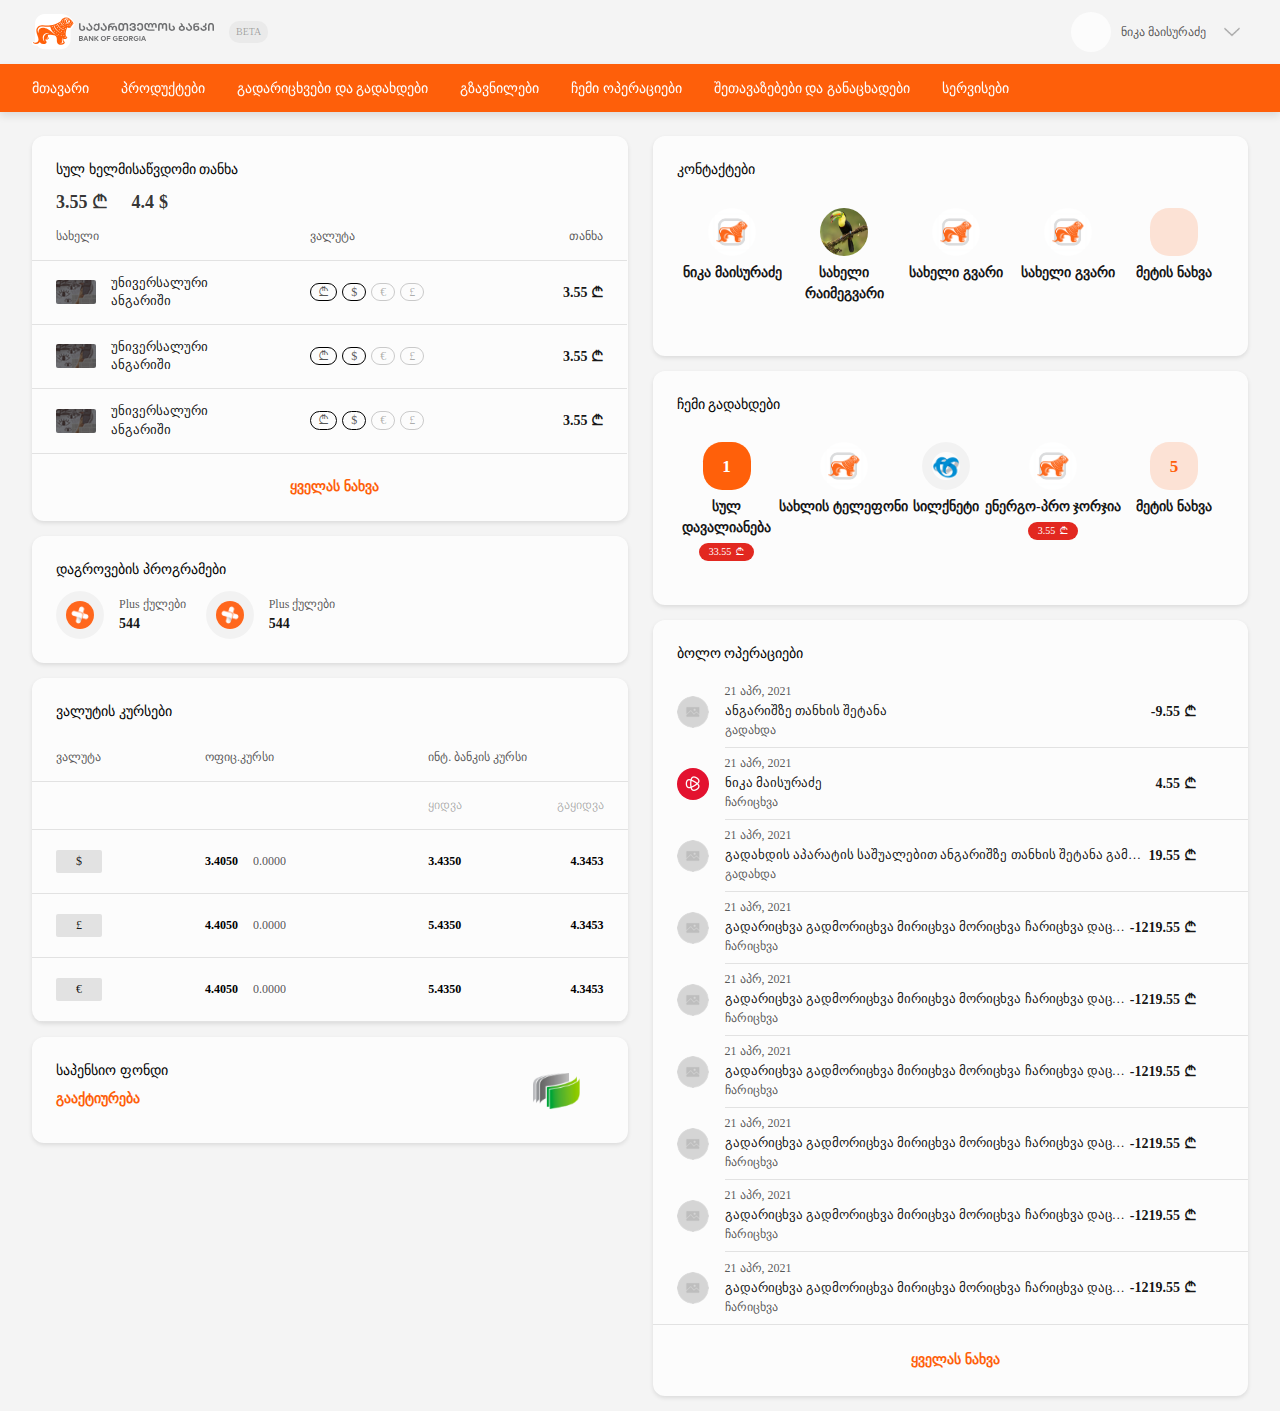
==== commit ecc4e155: "cleaned up small details" ====
--- a/index.html
+++ b/index.html
@@ -25,18 +25,19 @@
                 </div>
             </div>
         </div>
-        <nav class="nav-bar">
-            <div class="container">
-                <a href="#">მთავარი</a>
-                <a href="#">პროდუქტები</a>
-                <a href="#">გადარიცხვები და გადახდები</a>
-                <a href="#">გზავნილები</a>
-                <a href="#">ჩემი ოპერაციები</a>
-                <a href="#">შეთავაზებები და განაცხადები</a>
-                <a href="#">სერვისები</a>
-            </div>
-        </nav>
     </header>
+    
+    <nav class="nav-bar">
+        <div class="container">
+            <a href="#">მთავარი</a>
+            <a href="#">პროდუქტები</a>
+            <a href="#">გადარიცხვები და გადახდები</a>
+            <a href="#">გზავნილები</a>
+            <a href="#">ჩემი ოპერაციები</a>
+            <a href="#">შეთავაზებები და განაცხადები</a>
+            <a href="#">სერვისები</a>
+        </div>
+    </nav>
 
     <main class="container">
         <!-- left column -->
@@ -211,7 +212,7 @@
                             <div class="profile-name text-normal-bold">ნიკა მაისურაძე</div>
                         </div>
                         <div class="profile-item">
-                            <img class="profile-image" src="Assets/BOG.png" alt="">
+                            <img class="profile-image" src="Assets/toucan.jpg" alt="">
                             <div class="profile-name text-normal-bold">სახელი რაიმეგვარი</div>
                         </div>
                         <div class="profile-item">
@@ -232,31 +233,44 @@
                 </div>
             </section>
 
-            <section class="section-card contacts">
-                <h3 class="section-name">კონტაქტები</h3>
-                <div class="section-content">
-
-                    <div class="profiles-section">
+            <section class="section-card payments">
+                <h3 class="section-name">ჩემი გადახდები</h3>
+                <div class="section-content">
+
+                    <div class="profile-item all-payments">
+                        <div class="icon-center profile-image text-normal-bold">1</div>
+                        <div class="profile-name text-normal-bold">სულ დავალიანება</div>
+                        <div class="money-unit text-small">
+                            <div class="money-amount">33.55</div>
+                            <div class="money-currency">₾</div>
+                        </div>
+                    </div>
+
+                     <div class="payments-section"> 
+
                         <div class="profile-item">
                             <img class="profile-image" src="Assets/BOG.png" alt="">
-                            <div class="profile-name text-normal-bold">ნიკა მაისურაძე</div>
+                            <div class="profile-name text-normal-bold">სახლის ტელეფონი</div>
+                        
+                        </div>
+                        <div class="profile-item">
+                            <img class="profile-image profile-icon" src="Assets/silknet.jpg" alt="">
+                            <div class="profile-name text-normal-bold">სილქნეტი</div>
+            
                         </div>
                         <div class="profile-item">
                             <img class="profile-image" src="Assets/BOG.png" alt="">
-                            <div class="profile-name text-normal-bold">სახელი რაიმეგვარი</div>
-                        </div>
-                        <div class="profile-item">
-                            <img class="profile-image" src="Assets/BOG.png" alt="">
-                            <div class="profile-name text-normal-bold">სახელი გვარი</div>
-                        </div>
-                        <div class="profile-item">
-                            <img class="profile-image" src="Assets/BOG.png" alt="">
-                            <div class="profile-name text-normal-bold">სახელი გვარი</div>
-                        </div>
+                            <div class="profile-name text-normal-bold">ენერგო-პრო ჯორჯია</div>
+                            <div class="money-unit text-small">
+                                <div class="money-amount">3.55</div>
+                                <div class="money-currency">₾</div>
+                            </div>
+                        </div>
+
                     </div>
 
                     <div class="profile-item see-more">
-                        <i class="fas fa-ellipsis-h icon-center profile-image"></i>
+                        <div class="icon-center profile-image text-normal-bold">5</div>
                         <div class="profile-name text-normal-bold">მეტის ნახვა</div>
                     </div>
 
@@ -284,7 +298,7 @@
                     </div>
 
                     <div class="operation-records">
-                        <img class="operation-image" src="Assets/no-image-large.png"></img>
+                        <img class="operation-image" src="Assets/magti.jpeg"></img>
                         <div class="operation-data-wrapper">
                             <div class="operation-data-grid">
                                 <div class="operation-data text-small">21 აპრ, 2021</div>
@@ -310,6 +324,86 @@
                         </div>
                         <div class="money-unit text-normal-bold">
                             <div class="money-amount">19.55</div>
+                            <div class="money-currency">₾</div>
+                            <i class="fas fa-ellipsis-v icon-border icon-center"></i>
+                        </div>
+                    </div>
+
+                    <div class="operation-records">
+                        <img class="operation-image" src="Assets/no-image-large.png"></img>
+                        <div class="operation-data-wrapper">
+                            <div class="operation-data-grid">
+                                <div class="operation-data text-small">21 აპრ, 2021</div>
+                                <div class="operation-location text-normal">გადარიცხვა გადმორიცხვა მირიცხვა მორიცხვა ჩარიცხვა დაცხა გაცხა გამოცხა</div>
+                                <div class="operation-type text-small">ჩარიცხვა</div >
+                            </div>
+                        </div>
+                        <div class="money-unit text-normal-bold">
+                            <div class="money-amount">-1219.55</div>
+                            <div class="money-currency">₾</div>
+                            <i class="fas fa-ellipsis-v icon-border icon-center"></i>
+                        </div>
+                    </div>
+
+                    <div class="operation-records">
+                        <img class="operation-image" src="Assets/no-image-large.png"></img>
+                        <div class="operation-data-wrapper">
+                            <div class="operation-data-grid">
+                                <div class="operation-data text-small">21 აპრ, 2021</div>
+                                <div class="operation-location text-normal">გადარიცხვა გადმორიცხვა მირიცხვა მორიცხვა ჩარიცხვა დაცხა გაცხა გამოცხა</div>
+                                <div class="operation-type text-small">ჩარიცხვა</div >
+                            </div>
+                        </div>
+                        <div class="money-unit text-normal-bold">
+                            <div class="money-amount">-1219.55</div>
+                            <div class="money-currency">₾</div>
+                            <i class="fas fa-ellipsis-v icon-border icon-center"></i>
+                        </div>
+                    </div>
+
+                    <div class="operation-records">
+                        <img class="operation-image" src="Assets/no-image-large.png"></img>
+                        <div class="operation-data-wrapper">
+                            <div class="operation-data-grid">
+                                <div class="operation-data text-small">21 აპრ, 2021</div>
+                                <div class="operation-location text-normal">გადარიცხვა გადმორიცხვა მირიცხვა მორიცხვა ჩარიცხვა დაცხა გაცხა გამოცხა</div>
+                                <div class="operation-type text-small">ჩარიცხვა</div >
+                            </div>
+                        </div>
+                        <div class="money-unit text-normal-bold">
+                            <div class="money-amount">-1219.55</div>
+                            <div class="money-currency">₾</div>
+                            <i class="fas fa-ellipsis-v icon-border icon-center"></i>
+                        </div>
+                    </div>
+
+                    <div class="operation-records">
+                        <img class="operation-image" src="Assets/no-image-large.png"></img>
+                        <div class="operation-data-wrapper">
+                            <div class="operation-data-grid">
+                                <div class="operation-data text-small">21 აპრ, 2021</div>
+                                <div class="operation-location text-normal">გადარიცხვა გადმორიცხვა მირიცხვა მორიცხვა ჩარიცხვა დაცხა გაცხა გამოცხა</div>
+                                <div class="operation-type text-small">ჩარიცხვა</div >
+                            </div>
+                        </div>
+                        <div class="money-unit text-normal-bold">
+                            <div class="money-amount">-1219.55</div>
+                            <div class="money-currency">₾</div>
+                            <i class="fas fa-ellipsis-v icon-border icon-center"></i>
+                        </div>
+                    </div>
+
+                    <div class="operation-records">
+                        <img class="operation-image" src="Assets/no-image-large.png"></img>
+                        <div class="operation-data-wrapper">
+                            <div class="operation-data-grid">
+                                <div class="operation-data text-small">21 აპრ, 2021</div>
+                                <div class="operation-location text-normal">გადარიცხვა გადმორიცხვა მირიცხვა მორიცხვა ჩარიცხვა დაცხა გაცხა გამოცხა</div>
+                                <div class="operation-type text-small">ჩარიცხვა</div >
+                            </div>
+                        </div>
+                        <div class="money-unit text-normal-bold">
+                            <div class="money-amount">-1219.55</div>
                             <div class="money-currency">₾</div>
                             <i class="fas fa-ellipsis-v icon-border icon-center"></i>
                         </div>
@@ -348,7 +442,27 @@
 
                 </div>
             </section> -->
+       
         </div>
     </main>
+
+    <!-- <footer>
+        <div class="container">
+            <div class="footer-bar">
+                <div class="footer-left-wrapper">
+                    <div class="text-normal not-available">© 1997 - 2021 საქართველოს ბანკი</div>
+                    <div class="footer-links text-small">
+                        <div>პირობები</div>
+                        <div>შეტყობინებები</div>
+                        <div>ცხელი ხაზი</div>
+                        <div>უსაფრთხოების ცენტრი</div>
+                    </div>
+                </div>
+                <div class="footer-icons"></div>
+                <div class="download-links"></div>
+                <div class="language"></div>
+            </div>
+        </div>
+    </footer> -->
 </body>
 </html>--- a/styles.css
+++ b/styles.css
@@ -108,13 +108,10 @@
     width: 1296px;
     margin: auto;
 }
-header{
-    margin-bottom: 24px;
-    box-shadow: rgba(0,0,0,0.1) 0px 4px 8px 0px;
-}
 main{
     display: flex;
     gap: 25px;
+    margin-top: 24px !important;
 }
 .grid-row{
     display: contents;
@@ -196,6 +193,11 @@
     display: flex;
     flex-wrap: wrap;
     overflow: hidden;
+    position: sticky;
+    top: 0;
+    z-index: 4;
+
+    box-shadow: rgba(0,0,0,0.1) 0px 4px 8px 0px;
 }
 .nav-bar a{
     font-family: 'MarkGEO';
@@ -275,6 +277,12 @@
 .see-more{
     flex-grow: 0;
     width: 100px;
+    justify-self: flex-end;
+}
+.all-payments{
+    flex-grow: 0;
+    width: 100px;
+    justify-self: flex-start;
 }
 .profile-item:hover{
     background-color: rgba(0,0,0,0.04);
@@ -282,6 +290,7 @@
 
 .profile-name{
     text-align: center;
+    margin-top: 6px;
 }
 .profile-image{
     width: 48px;
@@ -294,6 +303,45 @@
     color: rgba(255, 96, 10);
     border-radius: 40%;
 }
+
+/* ============================================================ payments */
+.payments-section{
+    display: flex;
+    flex-wrap: wrap;
+    flex-grow: 1;
+    overflow: hidden;
+    height: 155px;
+}
+.payments .fa-ellipsis-h{
+    background-color: rgba(255, 96, 10, 0.16);
+    color: rgba(255, 96, 10);
+    border-radius: 40%;
+}
+.payments .see-more .icon-center {
+    font-size: 17px;
+    background-color: rgba(255, 96, 10, 0.16);
+    color: rgba(255, 96, 10);
+    border-radius: 40%;
+}
+.payments .all-payments .icon-center{
+    font-size: 17px;
+    background-color: rgba(255, 96, 10);
+    color: white;
+    border-radius: 40%;
+}
+
+.payments .profile-item{
+    height: 155px;
+}
+
+.payments .money-unit{
+    font-size: 10px !important;
+    background-color: #E22820;
+    color: white;
+    margin-top: 5px;
+    padding: 2px 10px;
+    border-radius: 10px;
+}
 /* ============================================================ gathering programs */
 .points-wrapper{
     display: flex;
@@ -304,7 +352,7 @@
     margin-left: 15px;
 }
 
-.points .profile-image{
+.points .profile-image, .profile-icon{
     border: solid 10px rgba(0,0,0,0.04);
     border-radius: 50%;
 }
@@ -517,6 +565,16 @@
     color: rgba(0,0,0,0.7);
 }
 
+/* ============================================================ footer */
+/* .footer-bar{
+    display: flex;
+}
+.footer-links{
+    display: flex;
+}
+.footer-left-wrapper{
+    align-self: flex-start;
+} */
 
 /* ============================================================ last operations */
 .last-operations .section-content{
@@ -544,6 +602,7 @@
     height: 32px;
     margin-left: 24px;
     margin-right: 16px;
+    border-radius: 50%;
 }
 
 .operation-data-grid{
@@ -600,11 +659,14 @@
     .container{
         width: 95%;
     }
+
 }
 @media (max-width: 1024px) {
     main{
         flex-wrap: wrap;
         justify-content: center;
+        gap: 5px
+        
     }
     .main-column{
         width: 600px;
@@ -641,6 +703,9 @@
     .col-officialCurrency{
         grid-column: 4 / 9;
     }
+    .col-ibankCurrency{
+        grid-column: 9 / 17;
+    }
     .col-buyPrice{
         grid-column: 9 / 13;
     }
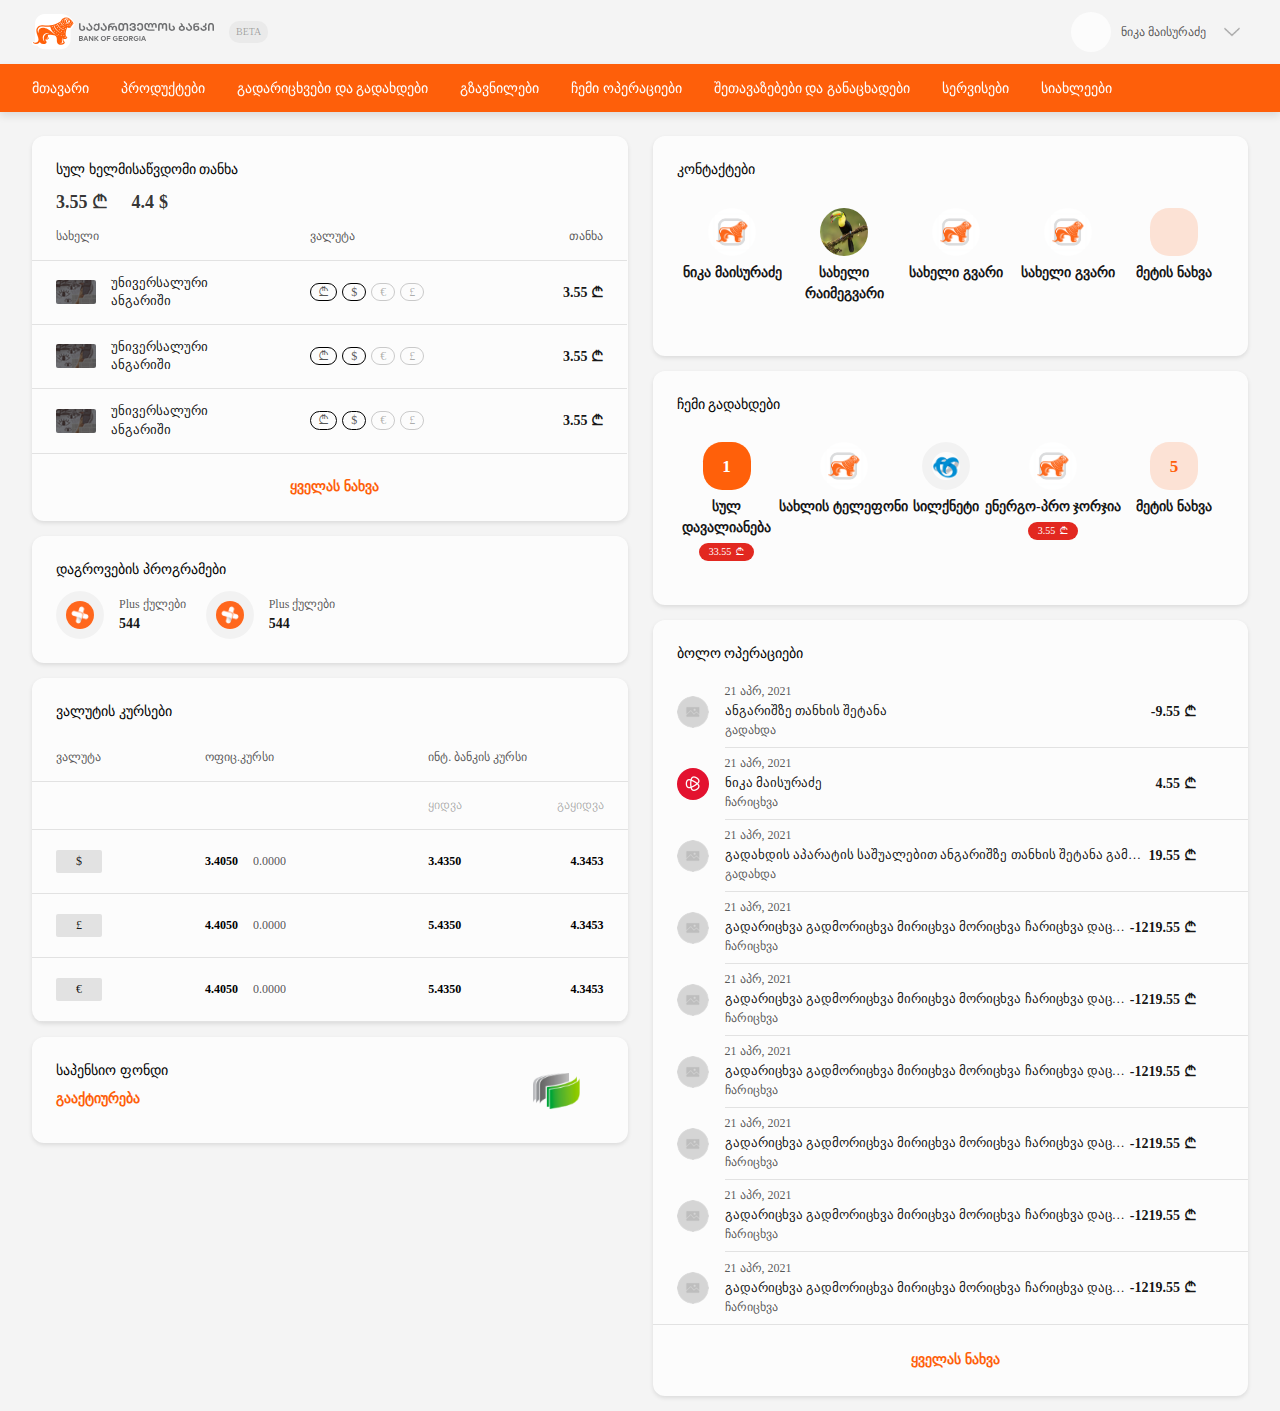
==== commit 3ecf2d69: "added news page" ====
--- a/index.html
+++ b/index.html
@@ -36,6 +36,7 @@
             <a href="#">ჩემი ოპერაციები</a>
             <a href="#">შეთავაზებები და განაცხადები</a>
             <a href="#">სერვისები</a>
+            <a href="./pages/news.html">სიახლეები</a>
         </div>
     </nav>
 
